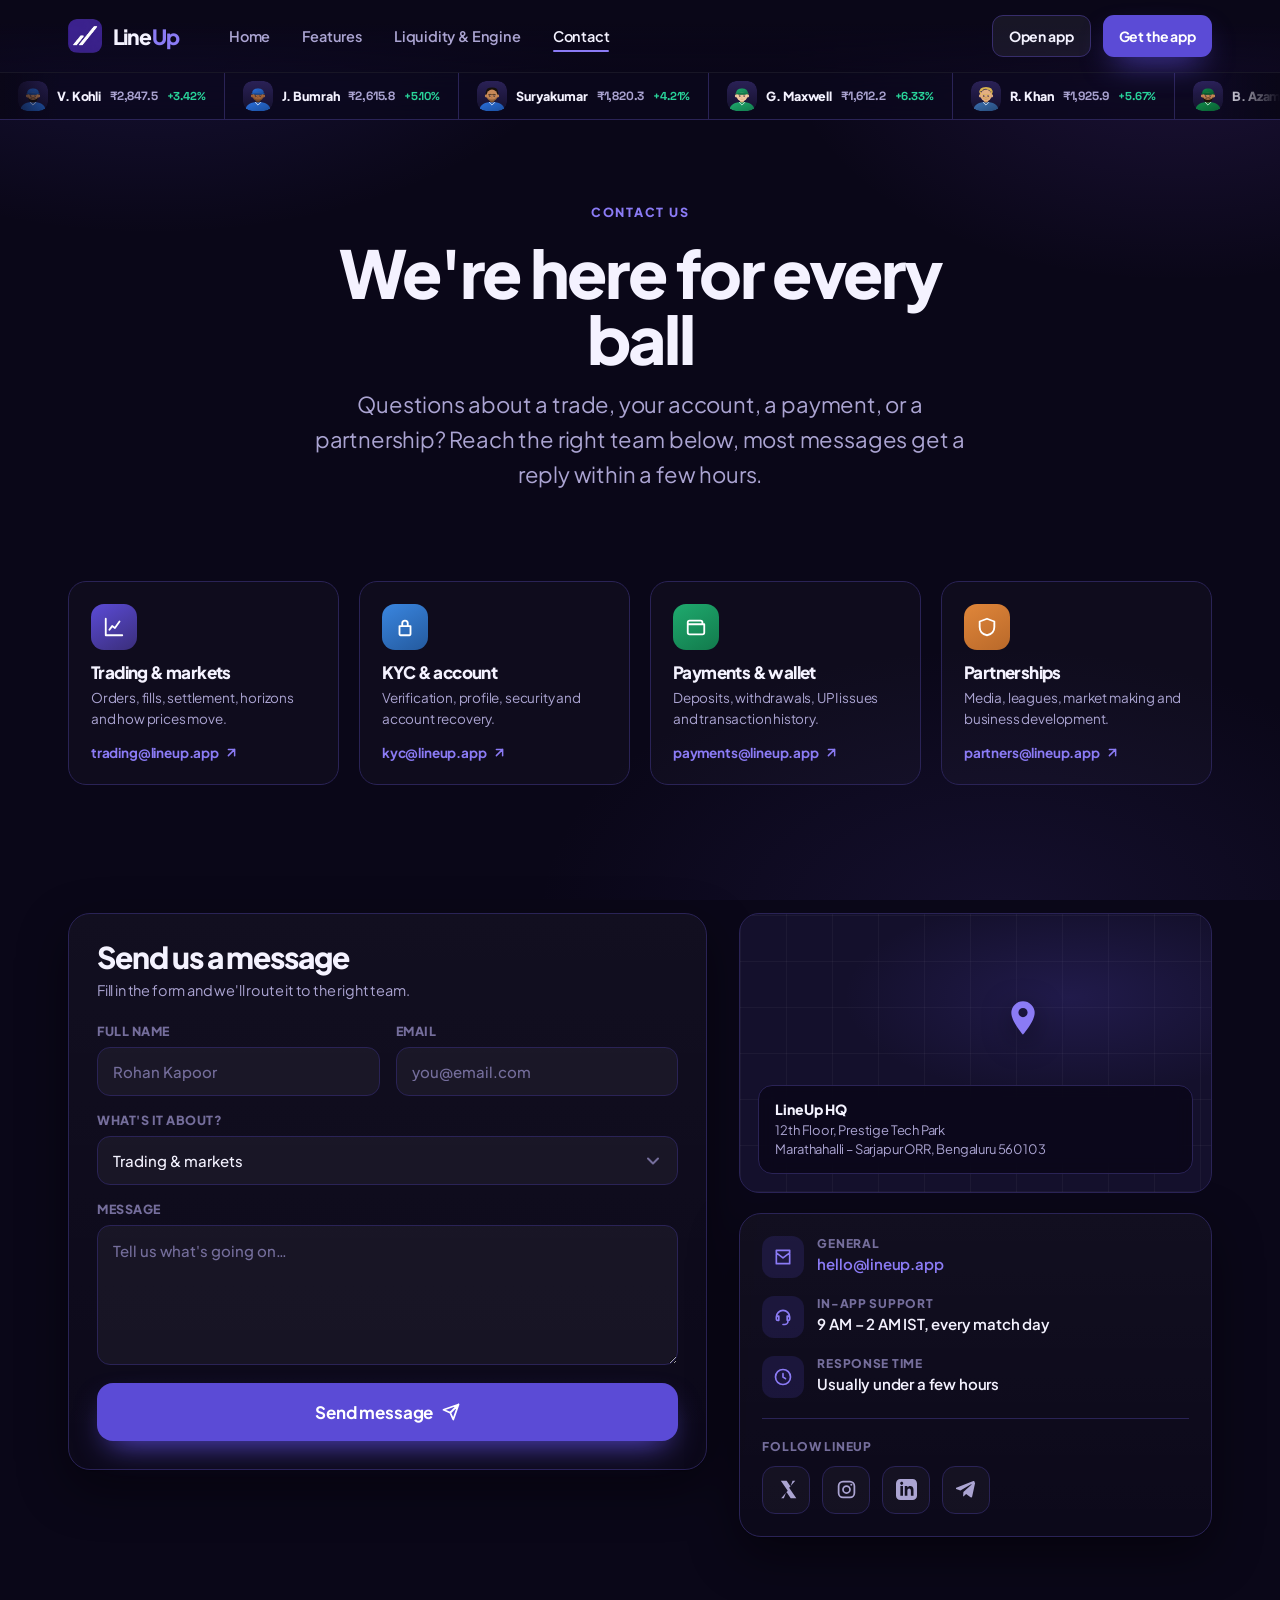
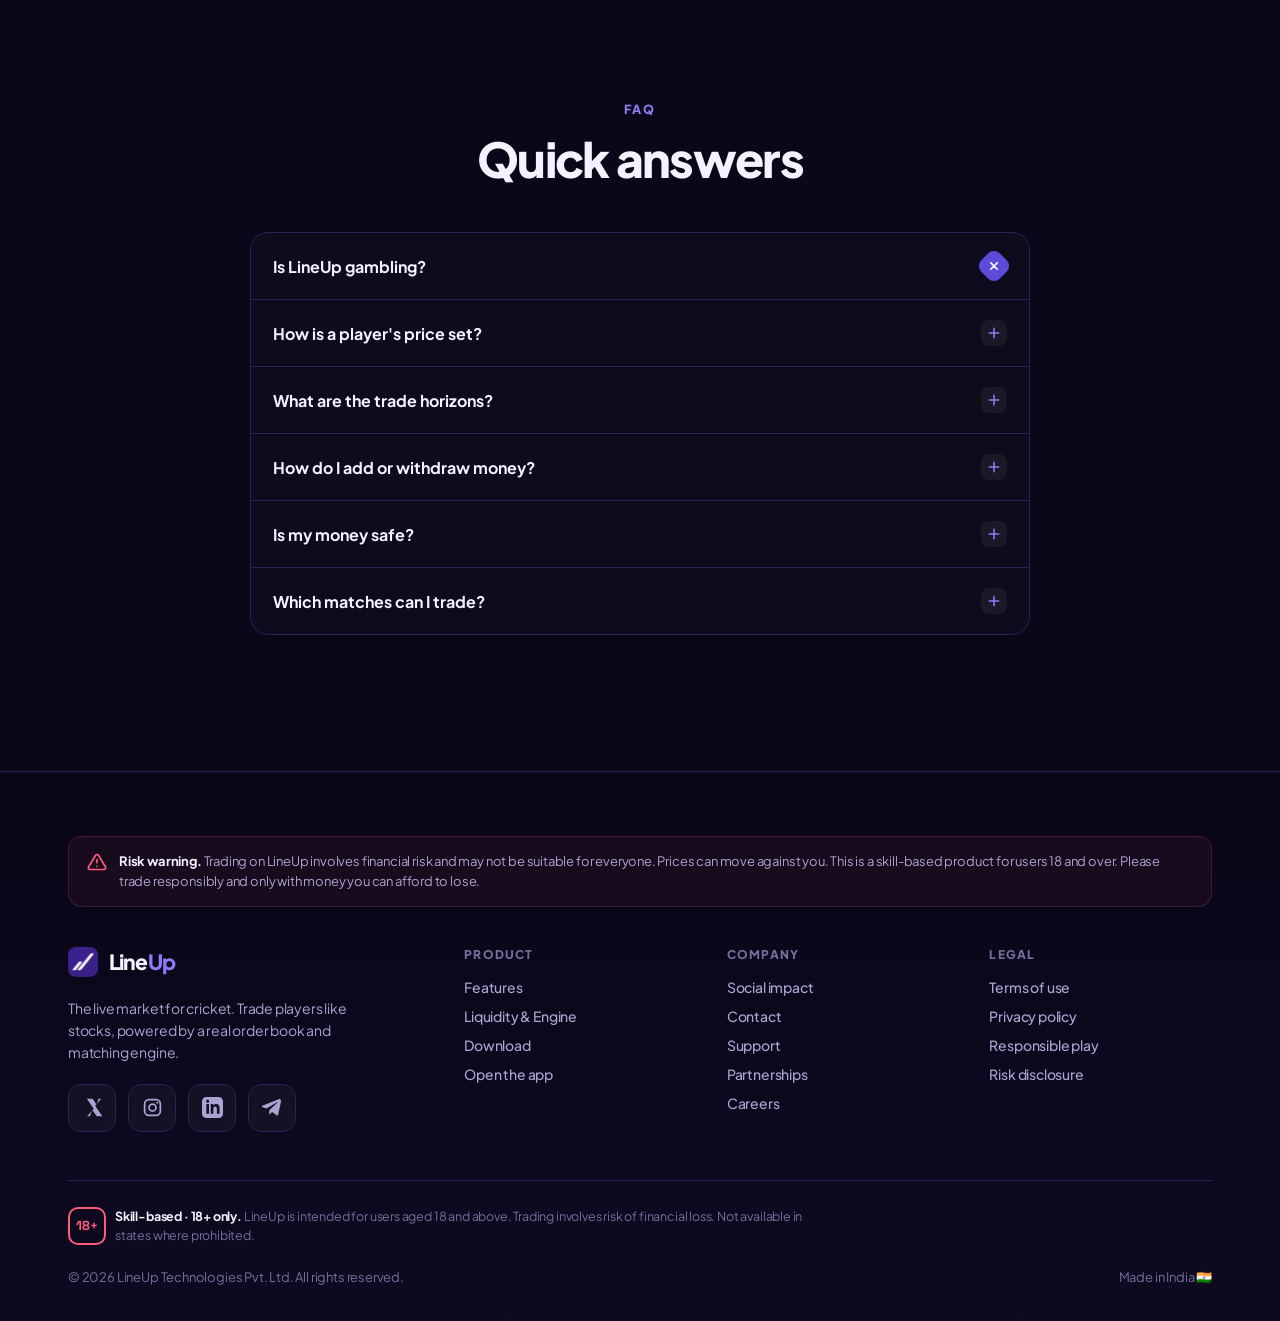
==== Contact.html @ 3aa95a00 "Crop transparent padding from logo and favicon, replace footer SVG logo with logo.png in all files" ====
<!DOCTYPE html>
<html lang="en">
<head>
<meta charset="UTF-8" />
<meta name="viewport" content="width=device-width, initial-scale=1.0" />
<title>Contact · LineUp</title>
<link rel="preconnect" href="https://fonts.googleapis.com" />
<link rel="preconnect" href="https://fonts.gstatic.com" crossorigin />
<link href="https://fonts.googleapis.com/css2?family=Plus+Jakarta+Sans:wght@400;500;600;700;800&family=Space+Grotesk:wght@400;500;600;700&display=swap" rel="stylesheet" />
<link rel="stylesheet" href="site.css" />
<script src="cricketers.js"></script>
<style>
  .contact-grid{ display:grid; grid-template-columns: 1.15fr .85fr; gap:32px; align-items:start; }
  @media (max-width:880px){ .contact-grid{ grid-template-columns:1fr; } }
  .form-note{ display:none; margin-top:14px; padding:13px 16px; border-radius:12px; background:var(--up-bg); border:1px solid rgba(41,212,154,.3); color:var(--up); font-size:13.5px; font-weight:700; }
  .form-note.show{ display:block; }
  .contact-side{ display:flex; flex-direction:column; gap:20px; }
  .info-row{ display:flex; gap:13px; align-items:flex-start; }
  .info-row .ir-ic{ width:42px;height:42px;flex-shrink:0;border-radius:12px;display:grid;place-items:center;background:rgba(91,75,214,.16);color:var(--accent-2); }
  .info-row .ir-ic svg{ width:20px;height:20px; }
  .info-row .t{ font-size:12px;font-weight:800;letter-spacing:.06em;text-transform:uppercase;color:var(--text-3); }
  .info-row .d{ font-size:15px;font-weight:600;margin-top:3px; }
  .info-row .d a{ color:var(--accent-2); }
</style>
<link rel="icon" type="image/png" href="favicon.png" />
</head>
<body data-page="contact">
<div class="page-bg"></div>

<!-- ============ NAV ============ -->
<header class="nav">
  <div class="container nav-inner">
    <a class="brand" href="index.html" aria-label="LineUp home">
      <img src="logo.png" alt="LineUp" width="34" height="34" style="border-radius: 9px;" />
      <span class="wordmark">Line<b>Up</b></span>
    </a>
    <nav class="nav-links">
      <a href="index.html">Home</a>
      <a href="Features.html">Features</a>
      <a href="Liquidity-Engine.html">Liquidity &amp; Engine</a>
      <a href="Contact.html" class="active">Contact</a>
    </nav>
    <div class="nav-right">
      <a class="btn btn-ghost btn-sm" href="LineUp.html">Open app</a>
      <a class="btn btn-primary btn-sm" href="index.html#download">Get the app</a>
      <button class="nav-toggle" aria-label="Menu"><svg viewBox="0 0 24 24" fill="none" stroke="currentColor" stroke-width="2.2" stroke-linecap="round"><path d="M4 7h16M4 12h16M4 17h16"/></svg></button>
    </div>
  </div>
  <div class="mobile-menu">
    <div class="container">
      <a href="index.html">Home</a>
      <a href="Features.html">Features</a>
      <a href="Liquidity-Engine.html">Liquidity &amp; Engine</a>
      <a href="Contact.html">Contact</a>
      <a class="btn btn-primary" href="index.html#download">Get the app</a>
    </div>
  </div>
</header>

<!-- ============ TRADING PLAYERS RAIL ============ -->
<section class="players-rail"><div id="players-rail"></div></section>


<!-- ============ HERO ============ -->
<section class="section" style="padding-top:80px;padding-bottom:30px">
  <div class="container">
    <div class="section-head center reveal" style="max-width:680px">
      <span class="eyebrow" style="justify-content:center">Contact us</span>
      <h1 class="h-display" style="font-size:clamp(38px,5.4vw,66px);margin-top:18px">We're here for every ball</h1>
      <p class="lede big">Questions about a trade, your account, a payment, or a partnership? Reach the right team below, most messages get a reply within a few hours.</p>
    </div>
  </div>
</section>

<!-- ============ SUPPORT CATEGORIES ============ -->
<section class="section tight" style="padding-top:10px">
  <div class="container">
    <div class="grid grid-4">
      <div class="cat-card reveal"><div class="c-ic" style="background:linear-gradient(150deg,#5B4BD6,#3a2e7a)"><svg viewBox="0 0 24 24" fill="none" stroke="currentColor" stroke-width="2" stroke-linecap="round" stroke-linejoin="round"><path d="M3 3v18h18M7 15l3-4 3 2 5-7"/></svg></div><h4>Trading &amp; markets</h4><p>Orders, fills, settlement, horizons and how prices move.</p><a class="lk" href="mailto:trading@lineup.app">trading@lineup.app <svg viewBox="0 0 24 24" fill="none" stroke="currentColor" stroke-width="2.4" stroke-linecap="round" stroke-linejoin="round"><path d="M7 17 17 7M7 7h10v10"/></svg></a></div>
      <div class="cat-card reveal d1"><div class="c-ic" style="background:linear-gradient(150deg,#3A86E0,#245a9e)"><svg viewBox="0 0 24 24" fill="none" stroke="currentColor" stroke-width="2" stroke-linecap="round" stroke-linejoin="round"><path d="M6 11h12v9a1 1 0 0 1-1 1H7a1 1 0 0 1-1-1zM9 11V8a3 3 0 0 1 6 0v3"/></svg></div><h4>KYC &amp; account</h4><p>Verification, profile, security and account recovery.</p><a class="lk" href="mailto:kyc@lineup.app">kyc@lineup.app <svg viewBox="0 0 24 24" fill="none" stroke="currentColor" stroke-width="2.4" stroke-linecap="round" stroke-linejoin="round"><path d="M7 17 17 7M7 7h10v10"/></svg></a></div>
      <div class="cat-card reveal d2"><div class="c-ic" style="background:linear-gradient(150deg,#1FAA6E,#127a4c)"><svg viewBox="0 0 24 24" fill="none" stroke="currentColor" stroke-width="2" stroke-linecap="round" stroke-linejoin="round"><path d="M3 7a2 2 0 0 1 2-2h12a2 2 0 0 1 2 2v2H3V7zM3 9h18v9a2 2 0 0 1-2 2H5a2 2 0 0 1-2-2z"/></svg></div><h4>Payments &amp; wallet</h4><p>Deposits, withdrawals, UPI issues and transaction history.</p><a class="lk" href="mailto:payments@lineup.app">payments@lineup.app <svg viewBox="0 0 24 24" fill="none" stroke="currentColor" stroke-width="2.4" stroke-linecap="round" stroke-linejoin="round"><path d="M7 17 17 7M7 7h10v10"/></svg></a></div>
      <div class="cat-card reveal d3"><div class="c-ic" style="background:linear-gradient(150deg,#E0863A,#b9692a)"><svg viewBox="0 0 24 24" fill="none" stroke="currentColor" stroke-width="2" stroke-linecap="round" stroke-linejoin="round"><path d="M12 3l8 3v6c0 5-3.5 8-8 9-4.5-1-8-4-8-9V6z"/></svg></div><h4>Partnerships</h4><p>Media, leagues, market making and business development.</p><a class="lk" href="mailto:partners@lineup.app">partners@lineup.app <svg viewBox="0 0 24 24" fill="none" stroke="currentColor" stroke-width="2.4" stroke-linecap="round" stroke-linejoin="round"><path d="M7 17 17 7M7 7h10v10"/></svg></a></div>
    </div>
  </div>
</section>

<!-- ============ FORM + SIDE ============ -->
<section class="section tight">
  <div class="container">
    <div class="contact-grid">
      <div class="card pad reveal">
        <h3 class="h-sub">Send us a message</h3>
        <p class="muted" style="margin-top:8px;font-size:14.5px">Fill in the form and we'll route it to the right team.</p>
        <form data-demo style="margin-top:24px">
          <div class="form-grid">
            <div class="field-l"><label for="nm">Full name</label><input class="input" id="nm" type="text" placeholder="Rohan Kapoor" required /></div>
            <div class="field-l"><label for="em">Email</label><input class="input" id="em" type="email" placeholder="you@email.com" required /></div>
            <div class="field-l full"><label for="cat">What's it about?</label>
              <select class="select" id="cat">
                <option>Trading &amp; markets</option>
                <option>KYC &amp; account</option>
                <option>Payments &amp; wallet</option>
                <option>Partnerships</option>
                <option>Something else</option>
              </select>
            </div>
            <div class="field-l full"><label for="msg">Message</label><textarea class="textarea" id="msg" placeholder="Tell us what's going on…" required></textarea></div>
          </div>
          <button class="btn btn-primary btn-lg" type="submit" style="margin-top:18px;width:100%">Send message
            <svg viewBox="0 0 24 24" fill="none" stroke="currentColor" stroke-width="2.4" stroke-linecap="round" stroke-linejoin="round"><path d="M22 2 11 13M22 2l-7 20-4-9-9-4z"/></svg>
          </button>
          <div class="form-note">Thanks, your message is on its way. We'll be in touch shortly.</div>
        </form>
      </div>

      <div class="contact-side">
        <div class="map reveal d1">
          <div class="pin"><svg viewBox="0 0 24 24" fill="currentColor"><path d="M12 2a7 7 0 0 0-7 7c0 5 7 13 7 13s7-8 7-13a7 7 0 0 0-7-7zm0 9.5A2.5 2.5 0 1 1 12 6a2.5 2.5 0 0 1 0 5.5z"/></svg></div>
          <div class="addr">
            <div class="t">LineUp HQ</div>
            <div class="d">12th Floor, Prestige Tech Park<br>Marathahalli – Sarjapur ORR, Bengaluru 560103</div>
          </div>
        </div>
        <div class="card pad reveal d2" style="padding:22px">
          <div class="contact-side" style="gap:18px">
            <div class="info-row"><div class="ir-ic"><svg viewBox="0 0 24 24" fill="none" stroke="currentColor" stroke-width="2" stroke-linecap="round" stroke-linejoin="round"><path d="M4 4h16v16H4zM4 7l8 6 8-6"/></svg></div><div><div class="t">General</div><div class="d"><a href="mailto:hello@lineup.app">hello@lineup.app</a></div></div></div>
            <div class="info-row"><div class="ir-ic"><svg viewBox="0 0 24 24" fill="none" stroke="currentColor" stroke-width="2" stroke-linecap="round" stroke-linejoin="round"><path d="M4 14v-2a8 8 0 0 1 16 0v2M4 14a2 2 0 0 0 2 2h1v-5H6a2 2 0 0 0-2 2zM20 14a2 2 0 0 1-2 2h-1v-5h1a2 2 0 0 1 2 2zM18 16v1a4 4 0 0 1-4 4h-2"/></svg></div><div><div class="t">In-app support</div><div class="d">9 AM – 2 AM IST, every match day</div></div></div>
            <div class="info-row"><div class="ir-ic"><svg viewBox="0 0 24 24" fill="none" stroke="currentColor" stroke-width="2" stroke-linecap="round" stroke-linejoin="round"><path d="M12 8v4l3 2"/><circle cx="12" cy="12" r="9"/></svg></div><div><div class="t">Response time</div><div class="d">Usually under a few hours</div></div></div>
          </div>
          <div style="height:1px;background:var(--line);margin:20px 0"></div>
          <div class="t" style="font-size:12px;font-weight:800;letter-spacing:.06em;text-transform:uppercase;color:var(--text-3);margin-bottom:12px">Follow LineUp</div>
          <div class="social-row">
            <a class="social-btn" href="https://x.com/Lineup_Trade" target="_blank" rel="noopener noreferrer" aria-label="X"><svg viewBox="0 0 24 24" fill="currentColor"><path d="M18.9 2H22l-7 8 8.2 12h-6.4l-5-7.3L9 22H5.9l7.5-8.6L5.5 2h6.6l4.5 6.7L18.9 2z"/></svg></a>
            <a class="social-btn" href="https://www.instagram.com/lineup.trade/" target="_blank" rel="noopener noreferrer" aria-label="Instagram"><svg viewBox="0 0 24 24" fill="none" stroke="currentColor" stroke-width="2"><rect x="3" y="3" width="18" height="18" rx="5"/><circle cx="12" cy="12" r="4"/><circle cx="17.5" cy="6.5" r="1.2" fill="currentColor" stroke="none"/></svg></a>
            <a class="social-btn" href="https://www.linkedin.com/company/112100965" target="_blank" rel="noopener noreferrer" aria-label="LinkedIn"><svg viewBox="0 0 24 24" fill="currentColor"><path d="M19 0h-14c-2.76 0-5 2.24-5 5v14c0 2.76 2.24 5 5 5h14c2.76 0 5-2.24 5-5v-14c0-2.76-2.24-5-5-5zm-11 19h-3v-11h3v11zm-1.5-12.27c-.97 0-1.75-.78-1.75-1.75s.78-1.75 1.75-1.75 1.75.78 1.75 1.75-.78 1.75-1.75 1.75zm13.5 12.27h-3v-5.6c0-3.37-4-3.11-4 0v5.6h-3v-11h3v1.77c1.4-2.58 7-2.78 7 2.48v6.75z"/></svg></a>
            <a class="social-btn" href="https://t.me/Lineuptrade" target="_blank" rel="noopener noreferrer" aria-label="Telegram"><svg viewBox="0 0 24 24" fill="currentColor"><path d="M21.9 4.3 18.5 20c-.25 1.1-.9 1.4-1.85.86l-5.1-3.76-2.46 2.37c-.27.27-.5.5-1 .5l.36-5.16 9.4-8.5c.4-.36-.1-.56-.63-.2L5.06 13.1l-5-1.56c-1.1-.34-1.1-1.1.23-1.62l19.5-7.5c.9-.34 1.7.2 1.4 1.5z"/></svg></a>
          </div>
        </div>
      </div>
    </div>
  </div>
</section>

<!-- ============ FAQ ============ -->
<section class="section">
  <div class="container">
    <div class="section-head center reveal">
      <span class="eyebrow" style="justify-content:center">FAQ</span>
      <h2 class="h-sec">Quick answers</h2>
    </div>
    <div style="max-width:780px;margin:0 auto" class="reveal d1">
      <div class="faq">
        <div class="faq-item open">
          <button class="faq-q">Is LineUp gambling?<span class="ico"><svg viewBox="0 0 24 24" fill="none" stroke="currentColor" stroke-width="2.4" stroke-linecap="round"><path d="M12 5v14M5 12h14"/></svg></span></button>
          <div class="faq-a"><div class="inner">No. LineUp is a skill-based trading platform. Your results depend on reading the game and the market, managing entries, exits, position size and risk. It is intended for users 18 and over, and trading carries the risk of financial loss.</div></div>
        </div>
        <div class="faq-item">
          <button class="faq-q">How is a player's price set?<span class="ico"><svg viewBox="0 0 24 24" fill="none" stroke="currentColor" stroke-width="2.4" stroke-linecap="round"><path d="M12 5v14M5 12h14"/></svg></span></button>
          <div class="faq-a"><div class="inner">Each player trades on a live order book. A fair-value model nudges the reference price on every on-field event, runs, wickets, milestones, and the book re-clears as buyers and sellers react. The price you see is the last traded price between real orders, not a bookmaker's odds.</div></div>
        </div>
        <div class="faq-item">
          <button class="faq-q">What are the trade horizons?<span class="ico"><svg viewBox="0 0 24 24" fill="none" stroke="currentColor" stroke-width="2.4" stroke-linecap="round"><path d="M12 5v14M5 12h14"/></svg></span></button>
          <div class="faq-a"><div class="inner">Every position has a clock. Scalp settles within an over, Day settles at the end of a match, Swing runs across a Test or series, and Position holds through a whole tournament. You pick the horizon when you place the trade.</div></div>
        </div>
        <div class="faq-item">
          <button class="faq-q">How do I add or withdraw money?<span class="ico"><svg viewBox="0 0 24 24" fill="none" stroke="currentColor" stroke-width="2.4" stroke-linecap="round"><path d="M12 5v14M5 12h14"/></svg></span></button>
          <div class="faq-a"><div class="inner">Add and withdraw instantly over UPI from your in-app wallet. Balances are held in a segregated escrow account, and every transaction is logged in your history. You can start trading with as little as ₹10.</div></div>
        </div>
        <div class="faq-item">
          <button class="faq-q">Is my money safe?<span class="ico"><svg viewBox="0 0 24 24" fill="none" stroke="currentColor" stroke-width="2.4" stroke-linecap="round"><path d="M12 5v14M5 12h14"/></svg></span></button>
          <div class="faq-a"><div class="inner">Trader funds are kept separate from company funds in escrow, KYC keeps the market clean, and per-player circuit limits guard against runaway prices. Every order and fill is timestamped and auditable.</div></div>
        </div>
        <div class="faq-item">
          <button class="faq-q">Which matches can I trade?<span class="ico"><svg viewBox="0 0 24 24" fill="none" stroke="currentColor" stroke-width="2.4" stroke-linecap="round"><path d="M12 5v14M5 12h14"/></svg></span></button>
          <div class="faq-a"><div class="inner">LineUp lists 180+ players across international and major league cricket. Markets open ahead of each fixture and trade live ball-by-ball during the game, with deeper liquidity while a match is in play.</div></div>
        </div>
      </div>
    </div>
  </div>
</section>

<!-- ============ FOOTER ============ -->
<footer class="footer">
  <div class="container">
    <div class="risk-strip reveal" style="margin-bottom:40px">
      <svg viewBox="0 0 24 24" fill="none" stroke="currentColor" stroke-width="2" stroke-linecap="round" stroke-linejoin="round"><path d="M12 9v4M12 17h.01M10.3 3.9 1.8 18a2 2 0 0 0 1.7 3h17a2 2 0 0 0 1.7-3L13.7 3.9a2 2 0 0 0-3.4 0z"/></svg>
      <p><b>Risk warning.</b> Trading on LineUp involves financial risk and may not be suitable for everyone. Prices can move against you. This is a skill-based product for users 18 and over. Please trade responsibly and only with money you can afford to lose.</p>
    </div>
    <div class="footer-grid">
      <div class="f-about">
        <a class="brand" href="index.html">
          <img src="logo.png" alt="LineUp" width="30" height="30" style="border-radius: 8px;" />
          <span class="wordmark">Line<b>Up</b></span>
        </a>
        <p>The live market for cricket. Trade players like stocks, powered by a real order book and matching engine.</p>
        <div class="social-row" style="margin-top:20px">
          <a class="social-btn" href="https://x.com/Lineup_Trade" target="_blank" rel="noopener noreferrer" aria-label="X"><svg viewBox="0 0 24 24" fill="currentColor"><path d="M18.9 2H22l-7 8 8.2 12h-6.4l-5-7.3L9 22H5.9l7.5-8.6L5.5 2h6.6l4.5 6.7L18.9 2z"/></svg></a>
          <a class="social-btn" href="https://www.instagram.com/lineup.trade/" target="_blank" rel="noopener noreferrer" aria-label="Instagram"><svg viewBox="0 0 24 24" fill="none" stroke="currentColor" stroke-width="2"><rect x="3" y="3" width="18" height="18" rx="5"/><circle cx="12" cy="12" r="4"/><circle cx="17.5" cy="6.5" r="1.2" fill="currentColor" stroke="none"/></svg></a>
          <a class="social-btn" href="https://www.linkedin.com/company/112100965" target="_blank" rel="noopener noreferrer" aria-label="LinkedIn"><svg viewBox="0 0 24 24" fill="currentColor"><path d="M19 0h-14c-2.76 0-5 2.24-5 5v14c0 2.76 2.24 5 5 5h14c2.76 0 5-2.24 5-5v-14c0-2.76-2.24-5-5-5zm-11 19h-3v-11h3v11zm-1.5-12.27c-.97 0-1.75-.78-1.75-1.75s.78-1.75 1.75-1.75 1.75.78 1.75 1.75-.78 1.75-1.75 1.75zm13.5 12.27h-3v-5.6c0-3.37-4-3.11-4 0v5.6h-3v-11h3v1.77c1.4-2.58 7-2.78 7 2.48v6.75z"/></svg></a>
          <a class="social-btn" href="https://t.me/Lineuptrade" target="_blank" rel="noopener noreferrer" aria-label="Telegram"><svg viewBox="0 0 24 24" fill="currentColor"><path d="M21.9 4.3 18.5 20c-.25 1.1-.9 1.4-1.85.86l-5.1-3.76-2.46 2.37c-.27.27-.5.5-1 .5l.36-5.16 9.4-8.5c.4-.36-.1-.56-.63-.2L5.06 13.1l-5-1.56c-1.1-.34-1.1-1.1.23-1.62l19.5-7.5c.9-.34 1.7.2 1.4 1.5z"/></svg></a>
        </div>
      </div>
      <div><h5>Product</h5><div class="f-links"><a href="Features.html">Features</a><a href="Liquidity-Engine.html">Liquidity &amp; Engine</a><a href="index.html#download">Download</a><a href="LineUp.html">Open the app</a></div></div>
      <div><h5>Company</h5><div class="f-links"><a href="index.html#give-back">Social impact</a><a href="Contact.html">Contact</a><a href="Contact.html">Support</a><a href="Contact.html">Partnerships</a><a href="#">Careers</a></div></div>
      <div><h5>Legal</h5><div class="f-links"><a href="#">Terms of use</a><a href="#">Privacy policy</a><a href="#">Responsible play</a><a href="#">Risk disclosure</a></div></div>
    </div>
    <div class="footer-disc">
      <div class="age"><span class="age-badge">18+</span><p><b style="color:var(--text)">Skill-based · 18+ only.</b> LineUp is intended for users aged 18 and above. Trading involves risk of financial loss. Not available in states where prohibited.</p></div>
    </div>
    <div class="footer-copy">
      <span>© 2026 LineUp Technologies Pvt. Ltd. All rights reserved.</span>
      <span>Made in India 🇮🇳</span>
    </div>
  </div>
</footer>

<script src="image-slot.js"></script>
<script src="site.js"></script>
</body>
</html>
---- site.css ----
/* ===========================================================================
   LineUp — Marketing site
   Dark / premium. Built on the LineUp app's deep-purple brand.
   Plain CSS, shared across Home / Features / Liquidity & Engine / Contact.
   =========================================================================== */

/* ---------- Tokens ---------- */
:root{
  --font-ui: 'Plus Jakarta Sans', system-ui, -apple-system, sans-serif;
  --font-num: 'Space Grotesk', 'Plus Jakarta Sans', monospace;

  --bg: #0A0718;
  --bg-2: #0C0820;
  --panel: #14102C;
  --panel-2: #1A1440;
  --panel-3: #221A52;
  --line: #2A2356;
  --line-2: #372D6B;

  --text: #F4F2FF;
  --text-2: #ABA4D2;
  --text-3: #756E9C;

  --up: #29D49A;
  --up-bg: rgba(41,212,154,.12);
  --down: #FF5B7C;
  --down-bg: rgba(255,91,124,.12);
  --warn: #F0A94B;

  /* accent (tweakable) */
  --accent: #5B4BD6;
  --accent-2: #8B7BF5;
  --accent-ink: #ffffff;

  --maxw: 1200px;
  --radius: 22px;
  --shadow: 0 1px 2px rgba(0,0,0,.3), 0 18px 50px rgba(0,0,0,.45);
  --shadow-glow: 0 30px 80px -30px rgba(91,75,214,.55);
}

[data-accent="indigo"]{ --accent:#5B4BD6; --accent-2:#8B7BF5; }
[data-accent="violet"]{ --accent:#7C4DE0; --accent-2:#A77BF5; }
[data-accent="electric"]{ --accent:#4F46E5; --accent-2:#7C82FF; }
[data-accent="magenta"]{ --accent:#C13BB0; --accent-2:#E978D8; }

/* ---------- Reset ---------- */
*{ box-sizing: border-box; }
html{ scroll-behavior: smooth; }
body{
  margin: 0;
  font-family: var(--font-ui);
  color: var(--text);
  background: var(--bg);
  letter-spacing: -0.011em;
  -webkit-font-smoothing: antialiased;
  text-rendering: optimizeLegibility;
  overflow-x: hidden;
}
a{ color: inherit; text-decoration: none; }
img{ display: block; max-width: 100%; }
button{ font-family: inherit; cursor: pointer; }
.num{ font-family: var(--font-num); font-feature-settings:"tnum" 1; letter-spacing: -0.02em; }
::selection{ background: var(--accent); color: #fff; }

/* page background — layered radial glows (no grid) */
.page-bg{
  position: fixed; inset: 0; z-index: -1; pointer-events: none;
  background:
    radial-gradient(60% 50% at 12% -4%, rgba(91,75,214,.20), transparent 60%),
    radial-gradient(50% 44% at 92% 4%, rgba(124,77,224,.16), transparent 62%),
    radial-gradient(60% 50% at 78% 102%, rgba(58,46,122,.22), transparent 60%),
    var(--bg);
}

/* ---------- Layout primitives ---------- */
.container{ width: 100%; max-width: var(--maxw); margin: 0 auto; padding: 0 28px; }
.section{ padding: 96px 0; position: relative; }
.section.tight{ padding: 64px 0; }
.eyebrow{
  display: inline-flex; align-items: center; gap: 8px;
  font-size: 12.5px; font-weight: 800; letter-spacing: .14em; text-transform: uppercase;
  color: var(--accent-2);
}
.eyebrow::before{ content:''; width: 18px; height: 2px; border-radius: 2px; background: var(--accent-2); }
.section-head{ max-width: 640px; margin-bottom: 48px; }
.section-head.center{ margin-left: auto; margin-right: auto; text-align: center; }
.section-head.center .eyebrow::before{ display: none; }
h1,h2,h3,h4{ margin: 0; letter-spacing: -0.035em; line-height: 1.05; font-weight: 800; }
.h-display{ font-size: clamp(40px, 6.2vw, 78px); line-height: 1.0; }
h2.h-sec{ font-size: clamp(30px, 4vw, 48px); margin-top: 16px; }
h3.h-sub{ font-size: clamp(22px, 2.4vw, 30px); }
.lede{ font-size: clamp(16px, 1.5vw, 19px); line-height: 1.6; color: var(--text-2); margin-top: 16px; }
.lede.big{ font-size: clamp(18px, 1.8vw, 22px); }
.text-grad{ background: linear-gradient(100deg, var(--accent-2), #d9d2ff 55%, var(--accent-2)); -webkit-background-clip: text; background-clip: text; color: transparent; }
.muted{ color: var(--text-2); }

/* ---------- Buttons ---------- */
.btn{
  display: inline-flex; align-items: center; justify-content: center; gap: 9px;
  height: 52px; padding: 0 24px; border-radius: 14px; border: none;
  font-size: 15.5px; font-weight: 700; letter-spacing: -0.01em;
  transition: transform .14s ease, filter .18s ease, background .18s ease, border-color .18s;
  white-space: nowrap;
}
.btn svg{ width: 18px; height: 18px; }
.btn:active{ transform: translateY(1px) scale(.99); }
.btn-primary{ background: var(--accent); color: var(--accent-ink); box-shadow: 0 14px 32px -12px var(--accent); }
.btn-primary:hover{ filter: brightness(1.08); }
.btn-ghost{ background: rgba(255,255,255,.06); color: var(--text); border: 1px solid var(--line-2); }
.btn-ghost:hover{ background: rgba(255,255,255,.1); }
.btn-sm{ height: 42px; padding: 0 16px; font-size: 14px; border-radius: 11px; }
.btn-lg{ height: 58px; padding: 0 30px; font-size: 17px; border-radius: 16px; }

/* ---------- Chips / badges / pills ---------- */
.chip{
  display: inline-flex; align-items: center; gap: 7px;
  height: 30px; padding: 0 13px; border-radius: 999px;
  background: rgba(255,255,255,.05); border: 1px solid var(--line);
  font-size: 12.5px; font-weight: 700; color: var(--text-2);
}
.chip svg{ width: 14px; height: 14px; }
.tag{ display:inline-flex; align-items:center; gap:6px; height:24px; padding:0 9px; border-radius:7px; font-size:11px; font-weight:800; letter-spacing:.02em; }
.pill-up{ color: var(--up); background: var(--up-bg); }
.pill-down{ color: var(--down); background: var(--down-bg); }
.live-dot{ width:8px; height:8px; border-radius:50%; background:var(--down); box-shadow:0 0 0 0 var(--down); animation:pulse 1.7s infinite; flex-shrink:0; }
@keyframes pulse{ 0%{box-shadow:0 0 0 0 rgba(255,91,124,.5);} 70%{box-shadow:0 0 0 8px rgba(255,91,124,0);} 100%{box-shadow:0 0 0 0 rgba(255,91,124,0);} }

/* ---------- Card ---------- */
.card{
  background: linear-gradient(180deg, rgba(255,255,255,.035), rgba(255,255,255,.012));
  border: 1px solid var(--line);
  border-radius: var(--radius);
  box-shadow: var(--shadow);
}
.card.pad{ padding: 28px; }
.glow-edge{ position: relative; }
.glow-edge::before{
  content:''; position:absolute; inset:-1px; border-radius: inherit; padding:1px;
  background: linear-gradient(140deg, var(--accent-2), transparent 40%);
  -webkit-mask: linear-gradient(#000 0 0) content-box, linear-gradient(#000 0 0);
  -webkit-mask-composite: xor; mask-composite: exclude; opacity:.6; pointer-events:none;
}

/* ===========================================================================
   Navbar
   =========================================================================== */
.nav{
  position: sticky; top: 0; z-index: 100;
  backdrop-filter: blur(18px) saturate(140%); -webkit-backdrop-filter: blur(18px) saturate(140%);
  background: linear-gradient(var(--bg) 30%, rgba(10,7,24,.72));
  border-bottom: 1px solid rgba(255,255,255,.06);
}
.nav-inner{ height: 72px; display: flex; align-items: center; gap: 28px; }
.brand{ display: inline-flex; align-items: center; gap: 11px; flex-shrink: 0; }
.brand .wordmark{ font-weight: 800; font-size: 21px; letter-spacing: -0.04em; }
.brand .wordmark b{ color: var(--accent-2); font-weight: 800; }
.nav-links{ display: flex; align-items: center; gap: 4px; margin-left: 8px; }
.nav-links a{
  position: relative; padding: 9px 14px; border-radius: 10px;
  font-size: 14.5px; font-weight: 600; color: var(--text-2);
  transition: color .15s, background .15s;
}
.nav-links a:hover{ color: var(--text); background: rgba(255,255,255,.05); }
.nav-links a.active{ color: var(--text); }
.nav-links a.active::after{
  content:''; position:absolute; left:14px; right:14px; bottom:2px; height:2px; border-radius:2px;
  background: var(--accent-2);
}
.nav-right{ margin-left: auto; display: flex; align-items: center; gap: 12px; }
.nav-toggle{ display: none; width: 44px; height: 44px; border-radius: 12px; background: rgba(255,255,255,.06); border:1px solid var(--line); color: var(--text); align-items:center; justify-content:center; }
.nav-toggle svg{ width: 22px; height: 22px; }

@media (max-width: 880px){
  .nav-links, .nav-right .btn{ display: none; }
  .nav-toggle{ display: inline-flex; }
  .nav-right{ gap: 8px; }
  .mobile-menu.open{ display: block; }
}
.mobile-menu{
  display: none; border-bottom: 1px solid var(--line); background: var(--bg-2);
}
.mobile-menu .container{ padding-top: 10px; padding-bottom: 18px; }
.mobile-menu a{ display: block; padding: 14px 6px; font-size: 17px; font-weight: 600; border-bottom: 1px solid var(--line); color: var(--text); }
.mobile-menu a:last-of-type{ border-bottom: none; }
.mobile-menu .btn{ margin-top: 14px; width: 100%; }

/* ===========================================================================
   Hero
   =========================================================================== */
.hero{ position: relative; padding: 70px 0 40px; overflow: hidden; }
.hero-grid{ position: relative; z-index: 1; display: grid; grid-template-columns: 1.08fr .92fr; gap: 56px; align-items: center; }

/* ---------- Animated hero background ---------- */
.hero-fx{ position:absolute; inset:-10% -5%; z-index:0; pointer-events:none; overflow:hidden; }
.hero-fx .orb{ position:absolute; border-radius:50%; filter: blur(70px); opacity:.4; mix-blend-mode:screen; will-change: transform; }
.hero-fx .orb.o1{ width:460px; height:460px; left:-70px; top:-90px; background: radial-gradient(circle at 30% 30%, var(--accent), transparent 65%); animation: orbDrift1 22s ease-in-out infinite; }
.hero-fx .orb.o2{ width:420px; height:420px; right:-50px; top:30px; background: radial-gradient(circle at 60% 40%, var(--accent-2), transparent 64%); opacity:.32; animation: orbDrift2 26s ease-in-out infinite; }
@keyframes orbDrift1{ 0%,100%{ transform: translate(0,0) scale(1);} 50%{ transform: translate(60px,40px) scale(1.12);} }
@keyframes orbDrift2{ 0%,100%{ transform: translate(0,0) scale(1);} 50%{ transform: translate(-50px,30px) scale(1.1);} }

@media (prefers-reduced-motion: reduce){
  .hero-fx .orb{ animation: none; }
}
.hero h1{ margin-top: 22px; }
.hero .cta-row{ display: flex; flex-wrap: wrap; gap: 14px; margin-top: 32px; }
.hero .trust-row{ display: flex; flex-wrap: wrap; align-items:center; gap: 22px 28px; margin-top: 34px; color: var(--text-3); font-size: 13.5px; font-weight: 600; }
.hero .trust-row .stat{ display:flex; flex-direction:column; gap:2px; }
.hero .trust-row .stat b{ font-family: var(--font-num); font-size: 22px; color: var(--text); font-weight: 700; letter-spacing:-.02em; }
.hero-visual{ position: relative; display: flex; justify-content: center; }
.hero-glow{ position:absolute; width: 380px; height: 380px; border-radius:50%; background: radial-gradient(circle, var(--accent), transparent 65%); filter: blur(40px); opacity:.45; top: 50%; left:50%; transform: translate(-50%,-50%); z-index:-1; }

@media (max-width: 960px){
  .hero-grid{ grid-template-columns: 1fr; gap: 40px; }
  .hero-visual{ order: -1; }
  .section{ padding: 72px 0; }
}

/* ---------- Trading players rail (sticky marquee, every page) ---------- */
.players-rail{ position:sticky; top:72px; z-index:90; overflow:hidden;
  border-bottom:1px solid var(--line);
  background: rgba(11,8,28,.78); -webkit-backdrop-filter: blur(16px) saturate(140%); backdrop-filter: blur(16px) saturate(140%); }
.players-rail::before, .players-rail::after{ content:''; position:absolute; top:0; bottom:0; width:60px; z-index:2; pointer-events:none; }
.players-rail::before{ left:0; background:linear-gradient(90deg, var(--bg), transparent); }
.players-rail::after{ right:0; background:linear-gradient(270deg, var(--bg), transparent); }
.rail-track{ display:inline-flex; align-items:center; white-space:nowrap; animation: railscroll 50s linear infinite; }
.players-rail:hover .rail-track{ animation-play-state: paused; }
@keyframes railscroll{ from{ transform: translateX(0); } to{ transform: translateX(-50%); } }
.pchip{ display:inline-flex; align-items:center; gap:9px; padding:8px 18px; border-right:1px solid var(--line); flex-shrink:0; }
.pchip .pc-img{ width:30px; height:30px; border-radius:9px; flex-shrink:0; overflow:hidden; display:block; }
.pchip .pc-name{ font-weight:800; font-size:12.5px; letter-spacing:-.01em; }
.pchip .pc-price{ font-family:var(--font-num); font-weight:700; font-size:12px; color:var(--text-2); }
.pchip .pc-chg{ font-family:var(--font-num); font-weight:800; font-size:11.5px; }
.pchip .pc-chg.up{ color:var(--up); } .pchip .pc-chg.down{ color:var(--down); }
@media (prefers-reduced-motion: reduce){ .rail-track{ animation:none; } }

/* ---------- Ticker marquee ---------- */
.ticker{
  border-top: 1px solid var(--line); border-bottom: 1px solid var(--line);
  background: rgba(255,255,255,.02); overflow: hidden; position: relative;
}
.ticker::before, .ticker::after{
  content:''; position:absolute; top:0; bottom:0; width: 90px; z-index: 2; pointer-events:none;
}
.ticker::before{ left:0; background: linear-gradient(90deg, var(--bg), transparent); }
.ticker::after{ right:0; background: linear-gradient(270deg, var(--bg), transparent); }
.ticker-track{ display: inline-flex; align-items: center; gap: 0; white-space: nowrap; animation: ticker 46s linear infinite; }
.ticker:hover .ticker-track{ animation-play-state: paused; }
@keyframes ticker{ from{ transform: translateX(0);} to{ transform: translateX(-50%);} }
.tk{ display:inline-flex; align-items:center; gap:10px; padding: 16px 26px; border-right: 1px solid var(--line); }
.tk .tk-av{ width:26px; height:26px; border-radius:8px; display:grid; place-items:center; font-size:10px; font-weight:800; color:#fff; }
.tk .tk-name{ font-weight: 700; font-size: 14px; }
.tk .tk-price{ font-family: var(--font-num); font-weight: 700; font-size: 14px; color: var(--text-2); }
.tk .tk-chg{ font-family: var(--font-num); font-weight: 700; font-size: 13px; }
.tk .up{ color: var(--up); } .tk .down{ color: var(--down); }

/* ===========================================================================
   Device mockup (reuse of app screens, static)
   =========================================================================== */
.device{
  position: relative; width: 320px; flex-shrink: 0;
  border-radius: 42px; padding: 9px;
  background: linear-gradient(150deg, #2b2545, #100c24 55%);
  box-shadow: 0 0 0 1.5px rgba(255,255,255,.05), 0 50px 90px -28px rgba(0,0,0,.75), var(--shadow-glow);
}
.device.sm{ width: 268px; border-radius: 38px; }
.device-screen{
  position: relative; border-radius: 34px; overflow: hidden;
  background: var(--bg-2); background-image: radial-gradient(120% 80% at 50% -10%, #1C1542 0%, #0C0820 55%);
  height: 660px; display: flex; flex-direction: column;
}
.device.sm .device-screen{ height: 552px; }
.device-notch{ position:absolute; top:12px; left:50%; transform:translateX(-50%); width:96px; height:24px; border-radius:14px; background:#07040f; z-index:5; }
.dev-status{ display:flex; align-items:center; justify-content:space-between; padding:14px 22px 6px; font-size:12px; font-weight:700; color:var(--text); }
.dev-status .dots{ display:flex; gap:5px; align-items:center; }
.dev-scroll{ flex:1; overflow:hidden; padding: 6px 16px 18px; display:flex; flex-direction:column; gap:13px; }

/* app-ish components inside device */
.d-appbar{ display:flex; align-items:center; gap:10px; padding: 6px 2px 2px; }
.d-appbar .who{ flex:1; } 
.d-appbar .who .hi{ font-size:12px; color:var(--text-2); font-weight:600; }
.d-appbar .who .nm{ font-size:17px; font-weight:800; letter-spacing:-.02em; }
.d-av{ width:38px; height:38px; border-radius:12px; display:grid; place-items:center; color:#fff; font-weight:800; font-size:14px; }
.d-icon{ width:36px; height:36px; border-radius:11px; background:rgba(255,255,255,.06); border:1px solid var(--line); display:grid; place-items:center; color:var(--text-2); }
.d-icon svg{ width:18px; height:18px; }

.d-balance{ border-radius:20px; padding:16px 17px; background: linear-gradient(155deg, var(--accent), #2E2566); color:#fff; position:relative; overflow:hidden; }
.d-balance .lbl{ font-size:11.5px; font-weight:700; opacity:.8; letter-spacing:.04em; }
.d-balance .amt{ font-family:var(--font-num); font-size:30px; font-weight:700; letter-spacing:-.02em; margin-top:4px; }
.d-balance .sub{ display:flex; align-items:center; gap:8px; margin-top:8px; font-size:12.5px; font-weight:700; }
.d-balance .spark{ position:absolute; right:0; bottom:0; opacity:.55; }

.d-card{ background: rgba(255,255,255,.04); border:1px solid var(--line); border-radius:17px; padding:13px; }
.d-section-t{ display:flex; align-items:center; justify-content:space-between; padding: 2px 2px; }
.d-section-t .t{ font-size:14.5px; font-weight:800; }
.d-section-t .more{ font-size:12px; font-weight:700; color:var(--accent-2); }

.d-match{ background: linear-gradient(150deg, rgba(255,91,124,.10), rgba(91,75,214,.08)); border:1px solid var(--line); border-radius:17px; padding:13px; }
.d-match .top{ display:flex; align-items:center; gap:7px; font-size:11px; font-weight:800; color:var(--down); letter-spacing:.04em; }
.d-match .teams{ display:flex; align-items:center; justify-content:space-between; margin-top:9px; }
.d-match .team{ display:flex; align-items:center; gap:8px; font-weight:800; font-size:14px; }
.d-flag{ width:24px; height:24px; border-radius:7px; display:grid; place-items:center; font-size:11px; color:#fff; font-weight:800; }
.d-match .score{ font-family:var(--font-num); font-weight:700; font-size:15px; }

.d-row{ display:flex; align-items:center; gap:11px; padding:9px 4px; }
.d-row .nm{ flex:1; }
.d-row .nm .a{ font-weight:800; font-size:13.5px; }
.d-row .nm .b{ font-size:11px; color:var(--text-3); font-weight:700; margin-top:2px; }
.d-row .pr{ text-align:right; }
.d-row .pr .a{ font-family:var(--font-num); font-weight:700; font-size:13.5px; }
.d-row .pr .b{ font-family:var(--font-num); font-weight:700; font-size:11.5px; }

/* ===========================================================================
   Feature / content blocks
   =========================================================================== */
.grid{ display: grid; gap: 20px; }
.grid-2{ grid-template-columns: repeat(2, 1fr); }
.grid-3{ grid-template-columns: repeat(3, 1fr); }
.grid-4{ grid-template-columns: repeat(4, 1fr); }
@media (max-width: 960px){ .grid-3, .grid-4{ grid-template-columns: repeat(2,1fr);} }
@media (max-width: 640px){ .grid-2, .grid-3, .grid-4{ grid-template-columns: 1fr;} }

.feature-card{ padding: 26px; border-radius: 20px; background: linear-gradient(180deg, rgba(255,255,255,.04), rgba(255,255,255,.01)); border: 1px solid var(--line); transition: transform .2s ease, border-color .2s ease, background .2s; }
.feature-card:hover{ transform: translateY(-4px); border-color: var(--line-2); background: linear-gradient(180deg, rgba(255,255,255,.06), rgba(255,255,255,.02)); }
.f-ico{ width: 50px; height: 50px; border-radius: 14px; display: grid; place-items: center; margin-bottom: 18px; color: #fff; }
.f-ico svg{ width: 24px; height: 24px; }
.feature-card h4{ font-size: 19px; letter-spacing: -0.02em; }
.feature-card p{ margin: 9px 0 0; color: var(--text-2); font-size: 14.5px; line-height: 1.55; }

/* horizon cards */
.hz-card{ position: relative; padding: 24px; border-radius: 20px; background: linear-gradient(180deg, rgba(255,255,255,.04), rgba(255,255,255,.01)); border: 1px solid var(--line); overflow:hidden; transition: transform .2s, border-color .2s; }
.hz-card:hover{ transform: translateY(-4px); }
.hz-card .bar{ position:absolute; left:0; top:0; bottom:0; width:4px; }
.hz-card .ic{ width:46px; height:46px; border-radius:13px; display:grid; place-items:center; color:#fff; margin-bottom:16px; }
.hz-card .ic svg{ width:22px; height:22px; }
.hz-card h4{ font-size:18px; display:flex; align-items:center; gap:9px; }
.hz-card .when{ font-family:var(--font-num); font-size:12px; font-weight:700; padding:3px 9px; border-radius:7px; }
.hz-card p{ margin:10px 0 0; color:var(--text-2); font-size:14px; line-height:1.55; }

/* alternating feature row */
.feat-row{ display:grid; grid-template-columns: 1fr 1fr; gap:56px; align-items:center; }
.feat-row + .feat-row{ margin-top: 96px; }
.feat-row.rev .feat-media{ order: 2; }
@media (max-width: 880px){ .feat-row{ grid-template-columns:1fr; gap:36px; } .feat-row.rev .feat-media{ order: 0; } }
.feat-media{ display:flex; justify-content:center; }
.feat-list{ list-style:none; padding:0; margin:22px 0 0; display:flex; flex-direction:column; gap:13px; }
.feat-list li{ display:flex; gap:12px; align-items:flex-start; font-size:15px; color:var(--text-2); line-height:1.5; }
.feat-list li svg{ width:20px; height:20px; flex-shrink:0; margin-top:1px; color: var(--up); }

/* visual panel (used for charts/diagrams inside feature media) */
.panel{ width:100%; max-width:480px; border-radius:24px; border:1px solid var(--line); background: linear-gradient(180deg, rgba(255,255,255,.045), rgba(255,255,255,.012)); box-shadow: var(--shadow); padding:22px; }
.panel-head{ display:flex; align-items:center; justify-content:space-between; margin-bottom:16px; }
.panel-title{ font-size:14px; font-weight:800; }

/* ===========================================================================
   Stats band
   =========================================================================== */
.stats-band{ display:grid; grid-template-columns: repeat(4,1fr); gap: 1px; background: var(--line); border:1px solid var(--line); border-radius: 22px; overflow:hidden; }
@media (max-width:640px){ .stats-band{ grid-template-columns: repeat(2,1fr);} }
.stat-cell{ background: var(--bg); padding: 30px 26px; }
.stat-cell .v{ font-family: var(--font-num); font-size: clamp(30px,3.6vw,42px); font-weight: 700; letter-spacing:-.03em; background: linear-gradient(120deg, var(--accent-2), #e7e2ff); -webkit-background-clip:text; background-clip:text; color:transparent; }
.stat-cell .k{ margin-top: 6px; color: var(--text-2); font-size: 13.5px; font-weight: 600; }

/* ===========================================================================
   Engine page diagrams
   =========================================================================== */
.orderbook{ font-family: var(--font-num); }
.ob-head{ display:grid; grid-template-columns: 1fr 1fr 1fr; font-size:11px; font-weight:700; color:var(--text-3); letter-spacing:.04em; padding: 0 4px 8px; text-transform:uppercase; }
.ob-row{ position:relative; display:grid; grid-template-columns: 1fr 1fr 1fr; align-items:center; padding: 7px 8px; border-radius:7px; font-size:13.5px; font-weight:700; }
.ob-row .depth{ position:absolute; top:2px; bottom:2px; border-radius:6px; z-index:0; }
.ob-row span{ position:relative; z-index:1; }
.ob-row .px{ font-weight:800; }
.ob-ask .depth{ right:0; background: var(--down-bg); }
.ob-ask .px{ color: var(--down); }
.ob-bid .depth{ left:0; background: var(--up-bg); }
.ob-bid .px{ color: var(--up); }
.ob-mid{ display:flex; align-items:center; justify-content:space-between; padding:11px 10px; margin:7px 0; border-radius:9px; background: rgba(255,255,255,.05); border:1px dashed var(--line-2); }
.ob-mid .lp{ font-size:18px; font-weight:800; }
.ob-mid .sp{ font-size:11.5px; color:var(--text-3); font-weight:700; }

/* flow diagram (matching / price formation) */
.flow{ display:flex; align-items:stretch; gap:14px; flex-wrap:wrap; }
.flow-node{ flex:1; min-width: 150px; border-radius:16px; border:1px solid var(--line); background: linear-gradient(180deg, rgba(255,255,255,.045), rgba(255,255,255,.01)); padding:18px; position:relative; }
.flow-node .n-ic{ width:40px; height:40px; border-radius:11px; display:grid; place-items:center; color:#fff; margin-bottom:12px; }
.flow-node .n-ic svg{ width:20px;height:20px; }
.flow-node h5{ margin:0; font-size:15px; font-weight:800; }
.flow-node p{ margin:6px 0 0; font-size:13px; color:var(--text-2); line-height:1.5; }
.flow-arrow{ display:grid; place-items:center; color:var(--text-3); flex:0 0 24px; }
.flow-arrow svg{ width:22px; height:22px; }
@media (max-width:760px){ .flow{ flex-direction:column; } .flow-arrow{ transform: rotate(90deg); } }

/* step list */
.steps{ counter-reset: s; display:flex; flex-direction:column; gap:18px; }
.step{ display:flex; gap:18px; align-items:flex-start; }
.step .n{ counter-increment:s; flex:0 0 44px; width:44px; height:44px; border-radius:13px; display:grid; place-items:center; font-family:var(--font-num); font-weight:700; font-size:18px; color:#fff; background:linear-gradient(150deg,var(--accent),var(--accent-2)); }
.step .n::before{ content:counter(s); }
.step h4{ font-size:18px; }
.step p{ margin:7px 0 0; color:var(--text-2); font-size:14.5px; line-height:1.55; }

/* ===========================================================================
   Testimonials
   =========================================================================== */
.quote-card{ padding: 26px; border-radius: 20px; background: linear-gradient(180deg, rgba(255,255,255,.045), rgba(255,255,255,.012)); border:1px solid var(--line); display:flex; flex-direction:column; gap:18px; }
.quote-card p{ margin:0; font-size:16px; line-height:1.6; color: var(--text); }
.quote-card .by{ display:flex; align-items:center; gap:12px; }
.quote-card .by .av{ width:42px; height:42px; border-radius:12px; display:grid; place-items:center; color:#fff; font-weight:800; }
.quote-card .by .nm{ font-weight:800; font-size:14px; }
.quote-card .by .hd{ font-size:12.5px; color:var(--text-3); font-weight:600; }
.stars{ display:flex; gap:3px; color: var(--warn); }
.stars svg{ width:16px; height:16px; }

/* ===========================================================================
   Trust / safety
   =========================================================================== */
.trust-item{ display:flex; gap:15px; align-items:flex-start; padding: 20px; border-radius:18px; border:1px solid var(--line); background: rgba(255,255,255,.02); }
.trust-item .ti-ic{ width:44px; height:44px; flex-shrink:0; border-radius:12px; display:grid; place-items:center; background: rgba(91,75,214,.16); color: var(--accent-2); }
.trust-item .ti-ic svg{ width:22px; height:22px; }
.trust-item h4{ font-size:16px; }
.trust-item p{ margin:6px 0 0; font-size:13.5px; color:var(--text-2); line-height:1.5; }

/* ===========================================================================
   Social contribution / give-back
   =========================================================================== */
.give{ position:relative; overflow:hidden; border-radius:32px; border:1px solid var(--line-2);
  background: linear-gradient(150deg, rgba(31,170,110,.16), rgba(91,75,214,.12) 55%, rgba(255,255,255,.02));
  padding: 52px; }
.give::after{ content:''; position:absolute; width:380px; height:380px; border-radius:50%;
  background: radial-gradient(circle, var(--up), transparent 65%); filter: blur(60px); opacity:.18; top:-160px; right:-80px; }
.give-grid{ position:relative; z-index:1; display:grid; grid-template-columns: 1fr 1fr; gap:48px; align-items:center; }
@media (max-width:880px){ .give{ padding:34px; } .give-grid{ grid-template-columns:1fr; gap:32px; } }
.give-badge{ display:inline-flex; align-items:baseline; gap:10px; margin-top:18px; }
.give-badge .pct{ font-family:var(--font-num); font-size:clamp(48px,7vw,76px); font-weight:700; letter-spacing:-.04em;
  background: linear-gradient(120deg, var(--up), #9af5cf); -webkit-background-clip:text; background-clip:text; color:transparent; line-height:.9; }
.give-badge .of{ font-size:16px; font-weight:700; color:var(--text-2); }
.sport-grid{ display:grid; grid-template-columns: repeat(2,1fr); gap:14px; }
.sport-card{ padding:20px; border-radius:18px; border:1px solid var(--line); background: rgba(255,255,255,.035);
  display:flex; flex-direction:column; gap:12px; transition: transform .2s, border-color .2s; }
.sport-card:hover{ transform: translateY(-4px); border-color: var(--line-2); }
.sport-card .s-ic{ width:48px; height:48px; border-radius:14px; display:grid; place-items:center; color:#fff; }
.sport-card .s-ic svg{ width:26px; height:26px; }
.sport-card .s-name{ font-weight:800; font-size:15.5px; }
.sport-card .s-sub{ font-size:12.5px; color:var(--text-3); font-weight:700; }

/* ---------- CTA band ---------- */
.cta-band{ position:relative; overflow:hidden; border-radius:32px; padding: 56px; text-align:center; border:1px solid var(--line-2); background: linear-gradient(150deg, rgba(91,75,214,.22), rgba(124,77,224,.10) 60%, rgba(255,255,255,.02)); }
.cta-band::after{ content:''; position:absolute; width:420px; height:420px; border-radius:50%; background: radial-gradient(circle, var(--accent), transparent 65%); filter: blur(50px); opacity:.3; top:-180px; left:50%; transform:translateX(-50%); }
.cta-band .inner{ position:relative; z-index:1; max-width: 620px; margin:0 auto; }
.store-row{ display:flex; gap:14px; justify-content:center; flex-wrap:wrap; margin-top:28px; }
.store-btn{ display:inline-flex; align-items:center; gap:12px; height:58px; padding:0 22px; border-radius:15px; background:#fff; color:#0A0718; }
.store-btn svg{ width:26px; height:26px; }
.store-btn .st-s{ font-size:11px; font-weight:700; opacity:.7; line-height:1; }
.store-btn .st-b{ font-size:17px; font-weight:800; line-height:1.1; letter-spacing:-.02em; }

/* ===========================================================================
   Contact
   =========================================================================== */
.cat-card{ padding:22px; border-radius:18px; border:1px solid var(--line); background: rgba(255,255,255,.025); transition: border-color .2s, transform .2s; }
.cat-card:hover{ transform: translateY(-3px); border-color: var(--line-2); }
.cat-card .c-ic{ width:46px; height:46px; border-radius:13px; display:grid; place-items:center; color:#fff; margin-bottom:14px; }
.cat-card .c-ic svg{ width:22px; height:22px; }
.cat-card h4{ font-size:17px; }
.cat-card p{ margin:7px 0 12px; font-size:13.5px; color:var(--text-2); line-height:1.5; }
.cat-card a.lk{ font-size:13.5px; font-weight:700; color:var(--accent-2); display:inline-flex; align-items:center; gap:5px; }
.cat-card a.lk svg{ width:15px; height:15px; }

.form-grid{ display:grid; grid-template-columns: 1fr 1fr; gap:16px; }
@media (max-width:640px){ .form-grid{ grid-template-columns:1fr; } }
.field-l{ display:flex; flex-direction:column; gap:8px; }
.field-l.full{ grid-column: 1 / -1; }
.field-l label{ font-size:12.5px; font-weight:800; letter-spacing:.04em; text-transform:uppercase; color:var(--text-3); }
.input, .textarea, .select{
  width:100%; background: rgba(255,255,255,.04); border:1.5px solid var(--line);
  border-radius:13px; padding:14px 15px; color:var(--text); font-size:15px; font-family:inherit; font-weight:500;
  outline:none; transition: border-color .15s, background .15s;
}
.input::placeholder, .textarea::placeholder{ color: var(--text-3); }
.input:focus, .textarea:focus, .select:focus{ border-color: var(--accent-2); background: rgba(255,255,255,.06); }
.textarea{ min-height:140px; resize:vertical; line-height:1.5; }
.select{ appearance:none; background-image:url("data:image/svg+xml,%3Csvg xmlns='http://www.w3.org/2000/svg' width='20' height='20' viewBox='0 0 24 24' fill='none' stroke='%23756E9C' stroke-width='2.4' stroke-linecap='round' stroke-linejoin='round'%3E%3Cpath d='M6 9l6 6 6-6'/%3E%3C/svg%3E"); background-repeat:no-repeat; background-position: right 14px center; padding-right:40px; }

/* map placeholder */
.map{ position:relative; border-radius:20px; overflow:hidden; border:1px solid var(--line); height:100%; min-height:280px; background:
  radial-gradient(80% 60% at 70% 30%, rgba(91,75,214,.18), transparent 60%),
  repeating-linear-gradient(0deg, rgba(255,255,255,.04) 0 1px, transparent 1px 46px),
  repeating-linear-gradient(90deg, rgba(255,255,255,.04) 0 1px, transparent 1px 46px),
  var(--panel); }
.map .pin{ position:absolute; top:46%; left:60%; transform:translate(-50%,-100%); color:var(--accent-2); }
.map .pin svg{ width:40px; height:40px; filter: drop-shadow(0 8px 14px rgba(0,0,0,.5)); }
.map .addr{ position:absolute; left:18px; bottom:18px; right:18px; background: rgba(10,7,24,.82); backdrop-filter:blur(8px); border:1px solid var(--line); border-radius:14px; padding:14px 16px; }
.map .addr .t{ font-weight:800; font-size:14px; }
.map .addr .d{ font-size:13px; color:var(--text-2); margin-top:3px; line-height:1.45; }

/* FAQ accordion */
.faq{ border:1px solid var(--line); border-radius:18px; overflow:hidden; background: rgba(255,255,255,.02); }
.faq-item{ border-bottom:1px solid var(--line); }
.faq-item:last-child{ border-bottom:none; }
.faq-q{ width:100%; text-align:left; background:none; border:none; color:var(--text); padding:20px 22px; display:flex; align-items:center; justify-content:space-between; gap:16px; font-size:16px; font-weight:700; }
.faq-q .ico{ flex-shrink:0; width:26px; height:26px; border-radius:8px; background:rgba(255,255,255,.05); display:grid; place-items:center; transition:transform .25s, background .2s; color:var(--accent-2); }
.faq-q .ico svg{ width:16px; height:16px; }
.faq-item.open .faq-q .ico{ transform: rotate(45deg); background: var(--accent); color:#fff; }
.faq-a{ max-height:0; overflow:hidden; transition: max-height .3s ease; }
.faq-a .inner{ padding: 0 22px 22px; color: var(--text-2); font-size: 14.5px; line-height:1.6; }

.social-row{ display:flex; gap:12px; flex-wrap:wrap; }
.social-btn{ width:48px; height:48px; border-radius:13px; border:1px solid var(--line); background: rgba(255,255,255,.03); display:grid; place-items:center; color:var(--text-2); transition: all .18s; }
.social-btn:hover{ color:#fff; border-color: var(--accent); background: rgba(91,75,214,.16); transform: translateY(-2px); }
.social-btn svg{ width:21px; height:21px; }

/* ===========================================================================
   Footer
   =========================================================================== */
.footer{ border-top:1px solid var(--line); margin-top: 40px; padding: 64px 0 36px; background: linear-gradient(180deg, transparent, rgba(91,75,214,.05)); }
.footer-grid{ display:grid; grid-template-columns: 1.6fr 1fr 1fr 1fr; gap:40px; }
@media (max-width:880px){ .footer-grid{ grid-template-columns: 1fr 1fr; gap:32px; } }
@media (max-width:480px){ .footer-grid{ grid-template-columns: 1fr 1fr; } }
.footer .f-about{ max-width:300px; }
.footer .f-about p{ color:var(--text-2); font-size:14px; line-height:1.6; margin:16px 0 0; }
.footer h5{ font-size:12px; font-weight:800; letter-spacing:.1em; text-transform:uppercase; color:var(--text-3); margin:0 0 16px; }
.footer .f-links{ display:flex; flex-direction:column; gap:11px; }
.footer .f-links a{ color:var(--text-2); font-size:14px; font-weight:500; transition:color .15s; }
.footer .f-links a:hover{ color:var(--text); }
.footer-disc{ margin-top:48px; padding-top:26px; border-top:1px solid var(--line); display:flex; flex-wrap:wrap; gap:18px; align-items:center; justify-content:space-between; }
.footer-disc .age{ display:inline-flex; align-items:center; gap:9px; }
.age-badge{ width:38px; height:38px; border-radius:10px; border:2px solid var(--down); color:var(--down); display:grid; place-items:center; font-weight:800; font-family:var(--font-num); font-size:13px; flex-shrink:0; }
.footer-disc p{ margin:0; font-size:12.5px; color:var(--text-3); line-height:1.5; max-width: 720px; }
.footer-copy{ margin-top:24px; font-size:13px; color:var(--text-3); display:flex; justify-content:space-between; flex-wrap:wrap; gap:10px; }

.risk-strip{ background: rgba(255,91,124,.06); border:1px solid rgba(255,91,124,.18); border-radius:14px; padding:14px 18px; display:flex; gap:12px; align-items:flex-start; }
.risk-strip svg{ width:20px; height:20px; color:var(--down); flex-shrink:0; margin-top:1px; }
.risk-strip p{ margin:0; font-size:13px; color:var(--text-2); line-height:1.55; }
.risk-strip b{ color: var(--text); }

/* ===========================================================================
   Reveal on scroll
   =========================================================================== */
.reveal{ opacity:0; transform: translateY(22px); transition: opacity .7s cubic-bezier(.2,.7,.2,1), transform .7s cubic-bezier(.2,.7,.2,1); }
.reveal.in{ opacity:1; transform:none; }
.reveal.d1{ transition-delay:.06s; } .reveal.d2{ transition-delay:.12s; } .reveal.d3{ transition-delay:.18s; } .reveal.d4{ transition-delay:.24s; }
@media (prefers-reduced-motion: reduce){ .reveal{ opacity:1; transform:none; transition:none; } .ticker-track{ animation:none; } }

/* ===========================================================================
   Tweaks panel (vanilla)
   =========================================================================== */
.twk{ position: fixed; right:18px; bottom:18px; z-index: 2147483646; width: 264px;
  background: rgba(20,16,44,.86); -webkit-backdrop-filter: blur(22px) saturate(150%); backdrop-filter: blur(22px) saturate(150%);
  border:1px solid var(--line-2); border-radius:16px; box-shadow: 0 20px 50px rgba(0,0,0,.5);
  color: var(--text); font-size:12.5px; overflow:hidden; display:none; }
.twk.show{ display:block; }
.twk-hd{ display:flex; align-items:center; justify-content:space-between; padding:13px 14px; border-bottom:1px solid var(--line); cursor:move; }
.twk-hd .t{ font-weight:800; font-size:13px; letter-spacing:-.01em; display:flex; align-items:center; gap:8px; }
.twk-hd .t svg{ width:15px; height:15px; color:var(--accent-2); }
.twk-x{ width:26px; height:26px; border-radius:8px; background:rgba(255,255,255,.06); border:none; color:var(--text-2); display:grid; place-items:center; }
.twk-x svg{ width:15px; height:15px; }
.twk-body{ padding:14px; display:flex; flex-direction:column; gap:16px; }
.twk-grp .lab{ font-size:11px; font-weight:800; letter-spacing:.08em; text-transform:uppercase; color:var(--text-3); margin-bottom:9px; }
.twk-chips{ display:flex; gap:9px; }
.twk-chip{ width:34px; height:34px; border-radius:10px; border:2px solid transparent; display:grid; place-items:center; position:relative; transition: transform .12s; }
.twk-chip:hover{ transform: scale(1.08); }
.twk-chip[data-on="1"]{ border-color:#fff; }
.twk-chip svg{ width:15px; height:15px; }
.twk-seg{ display:flex; gap:5px; background: rgba(255,255,255,.05); padding:5px; border-radius:12px; }
.twk-seg button{ flex:1; height:34px; border-radius:9px; border:none; background:transparent; color:var(--text-2); font-weight:700; font-size:12.5px; font-family:inherit; transition: all .15s; }
.twk-seg button[data-on="1"]{ background: var(--accent); color:#fff; }
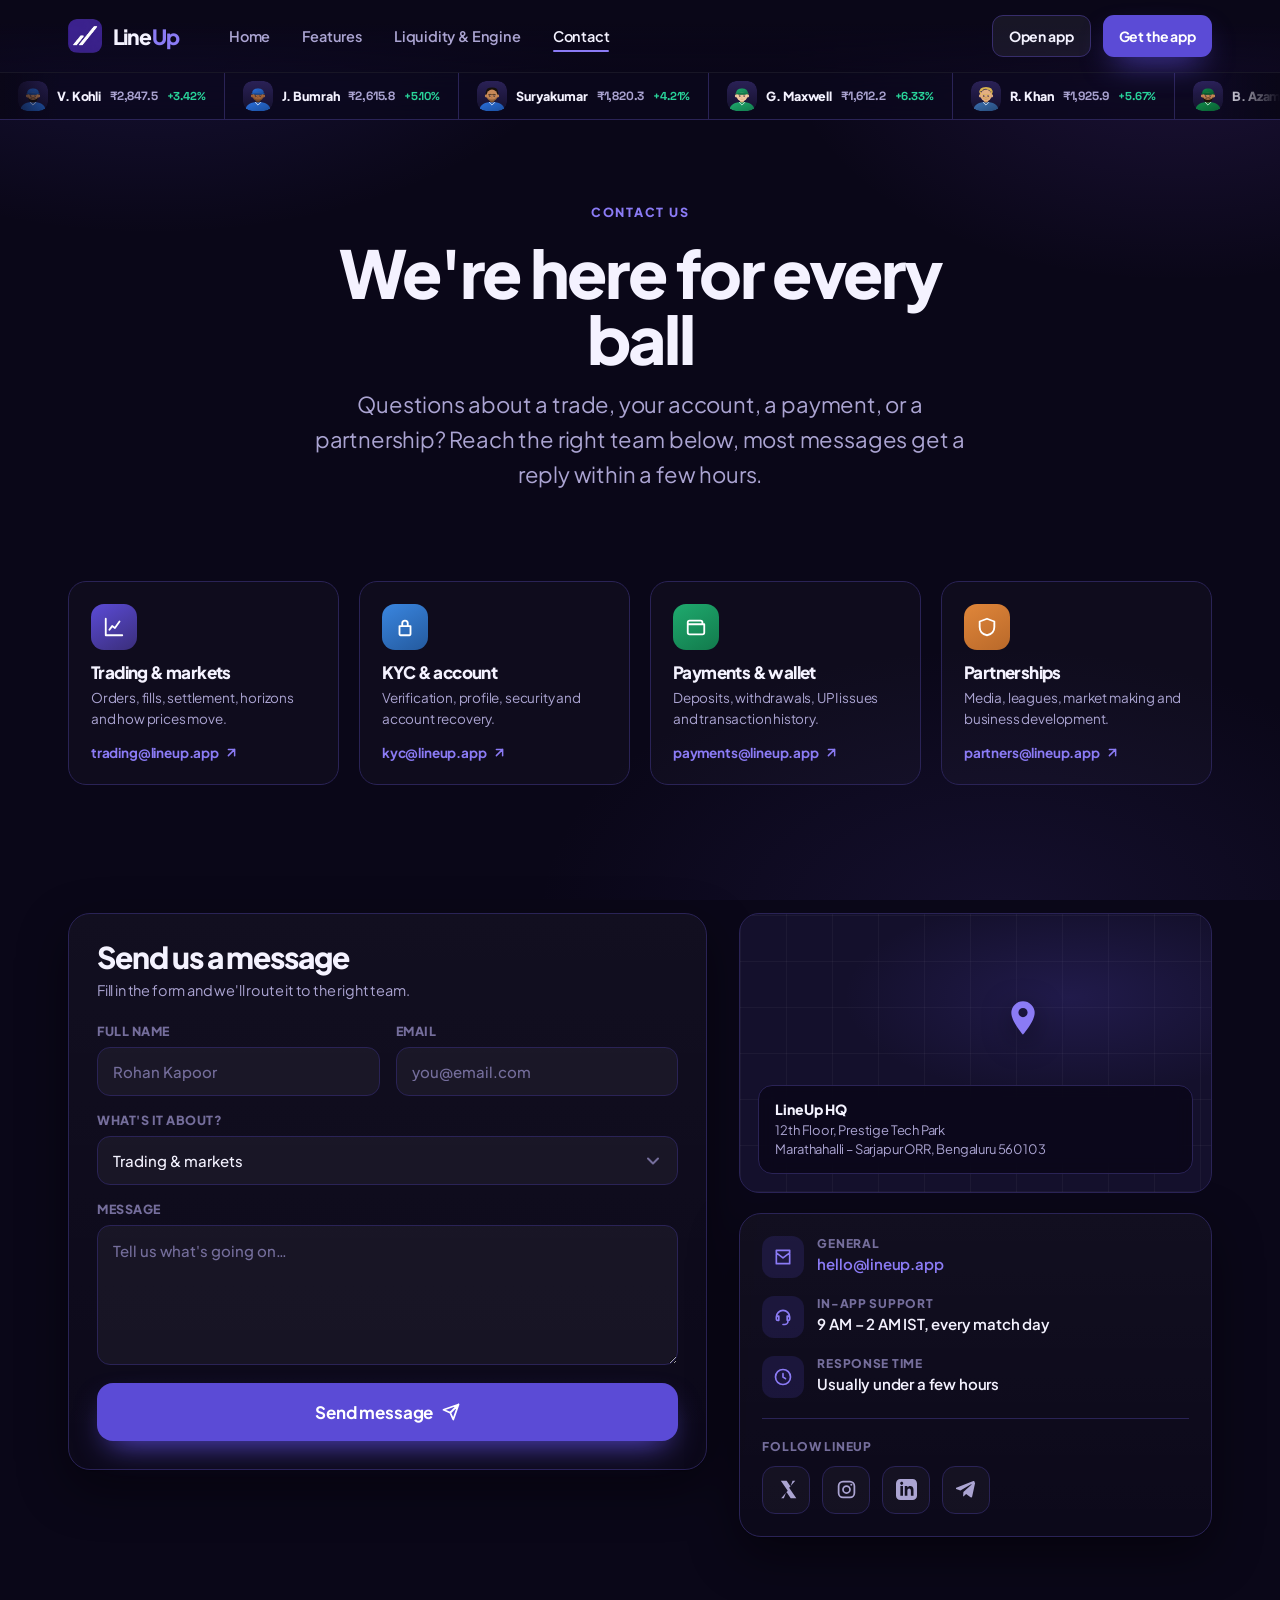
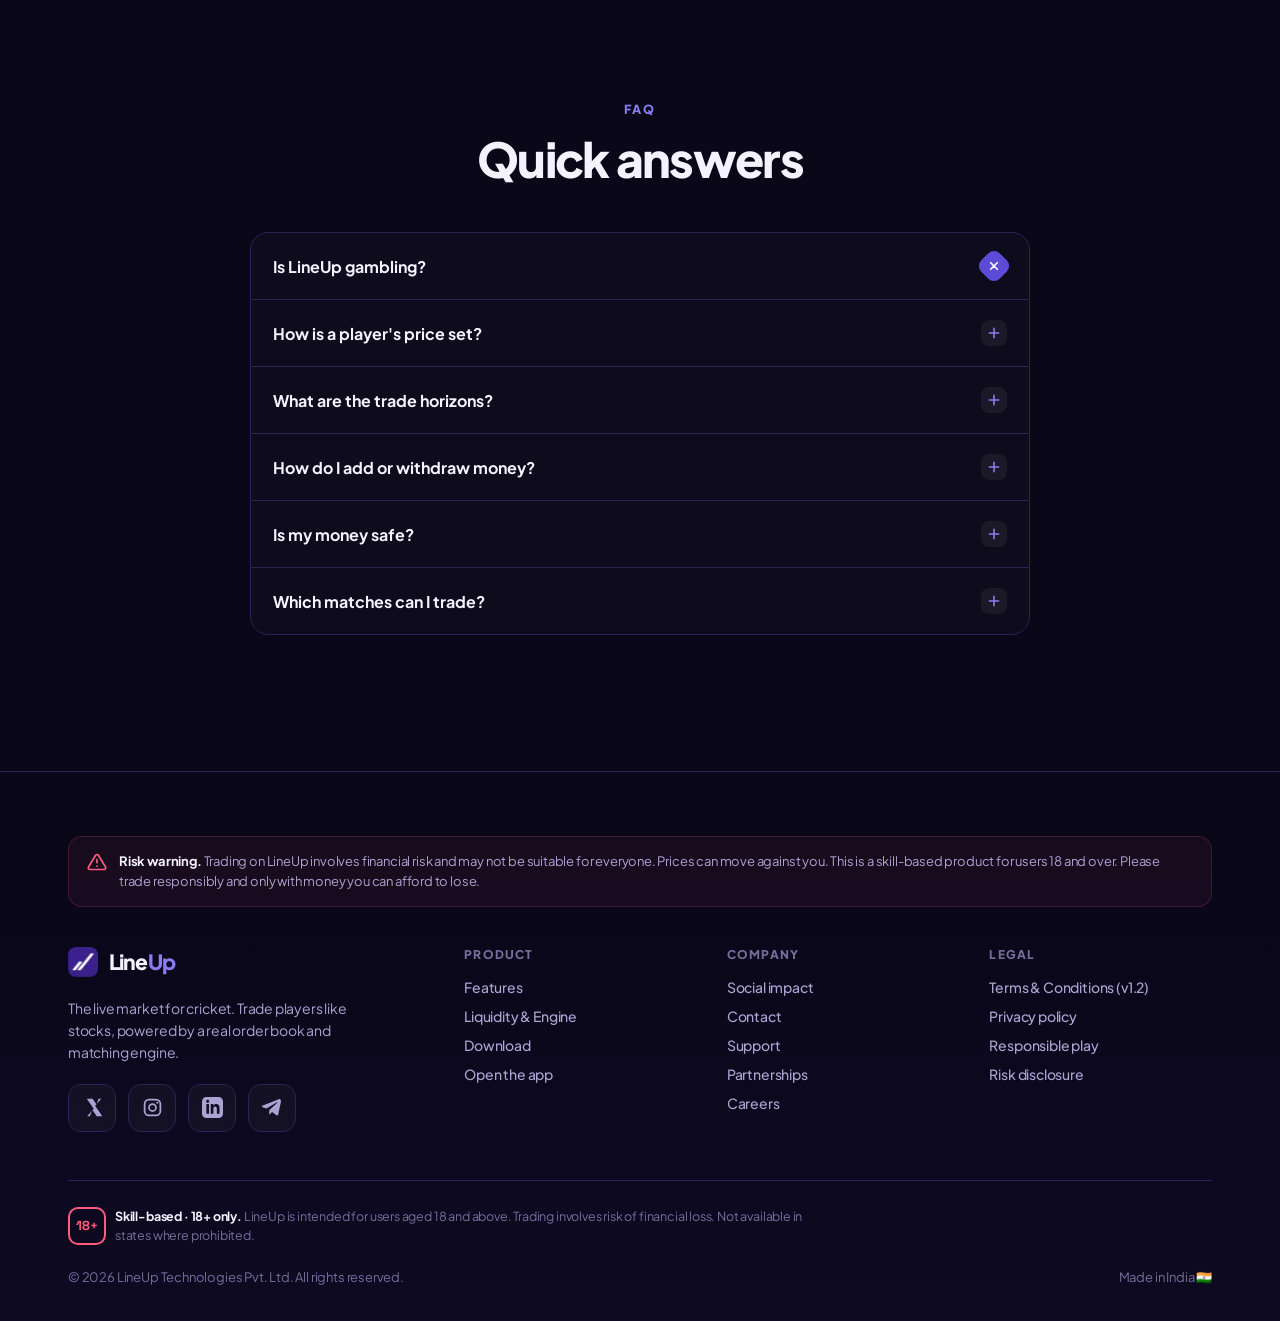
==== commit cec1118a: "feat: implement automated terms and conditions management system with dedicated UI page and supporti" ====
--- a/Contact.html
+++ b/Contact.html
@@ -202,7 +202,7 @@
       </div>
       <div><h5>Product</h5><div class="f-links"><a href="Features.html">Features</a><a href="Liquidity-Engine.html">Liquidity &amp; Engine</a><a href="index.html#download">Download</a><a href="LineUp.html">Open the app</a></div></div>
       <div><h5>Company</h5><div class="f-links"><a href="index.html#give-back">Social impact</a><a href="Contact.html">Contact</a><a href="Contact.html">Support</a><a href="Contact.html">Partnerships</a><a href="#">Careers</a></div></div>
-      <div><h5>Legal</h5><div class="f-links"><a href="#">Terms of use</a><a href="#">Privacy policy</a><a href="#">Responsible play</a><a href="#">Risk disclosure</a></div></div>
+      <div><h5>Legal</h5><div class="f-links"><a href="terms.html">Terms &amp; Conditions (v1.2)</a><a href="#">Privacy policy</a><a href="#">Responsible play</a><a href="#">Risk disclosure</a></div></div>
     </div>
     <div class="footer-disc">
       <div class="age"><span class="age-badge">18+</span><p><b style="color:var(--text)">Skill-based · 18+ only.</b> LineUp is intended for users aged 18 and above. Trading involves risk of financial loss. Not available in states where prohibited.</p></div>
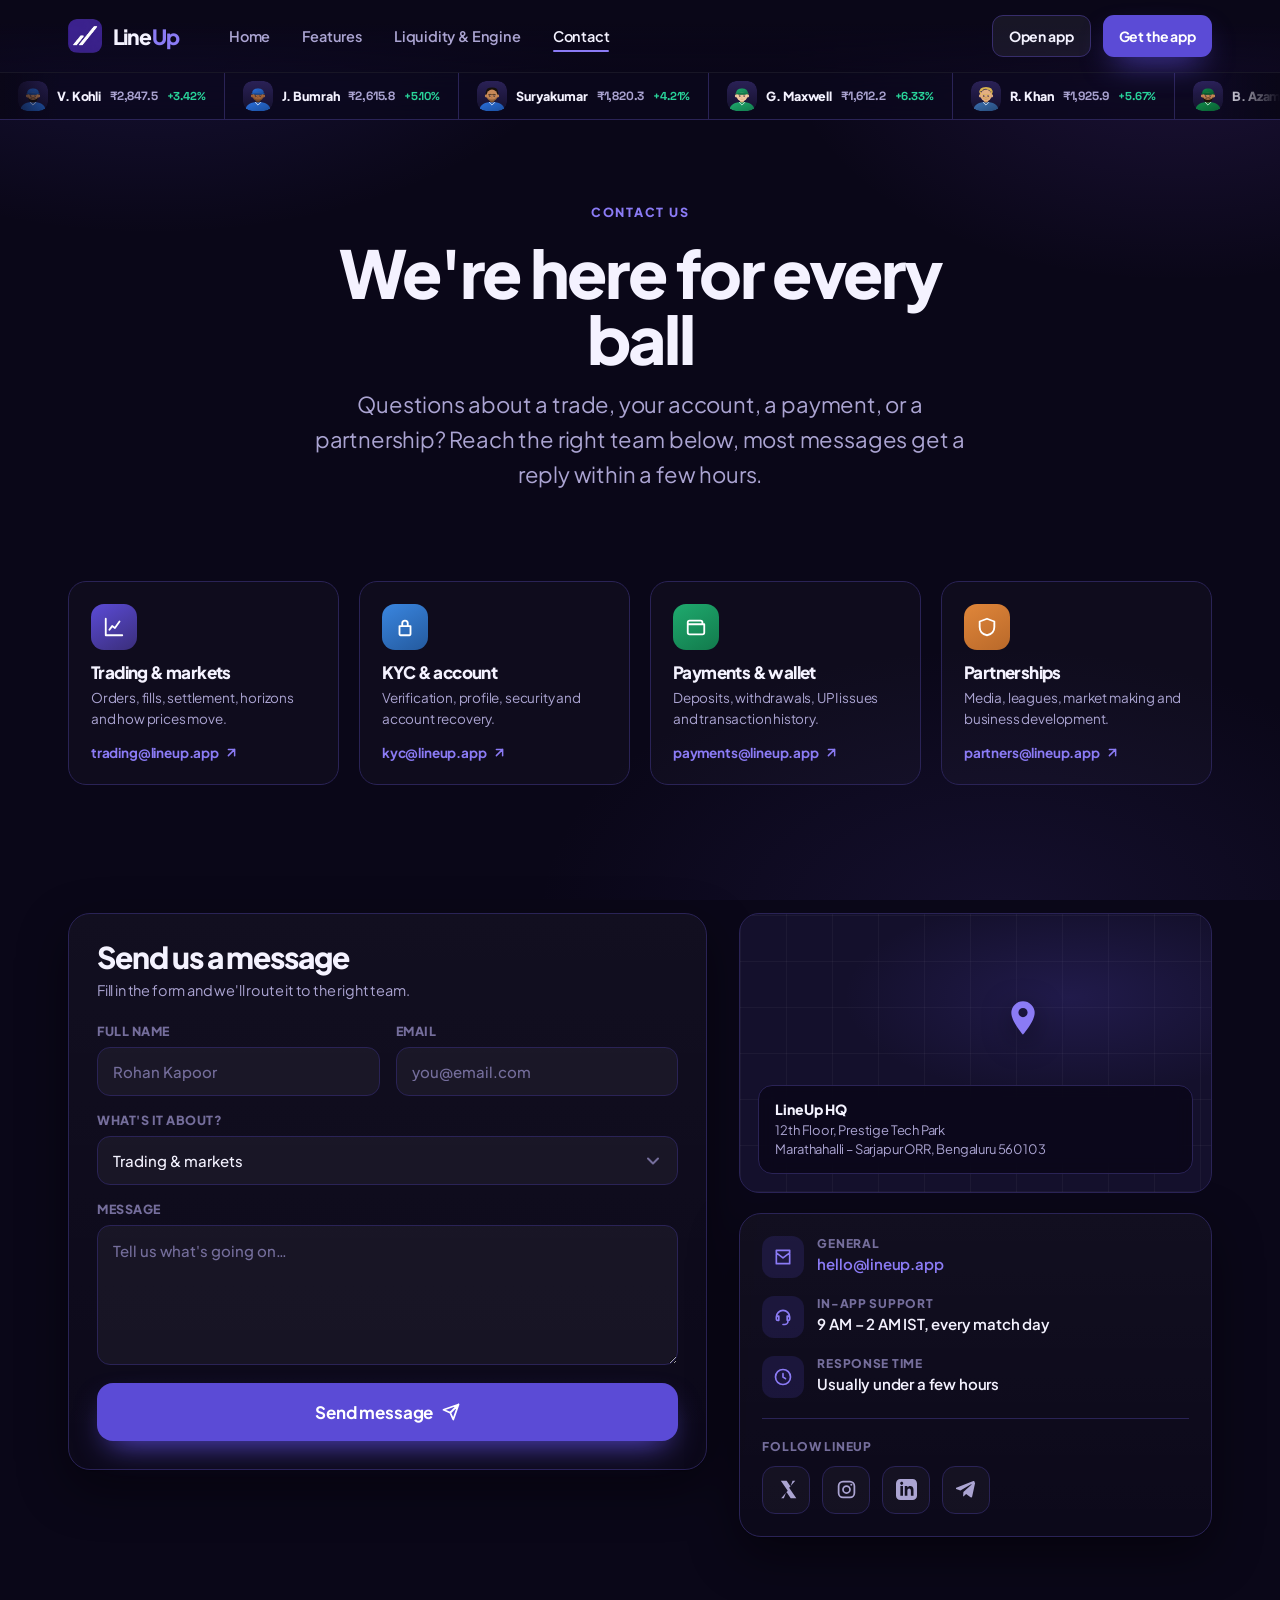
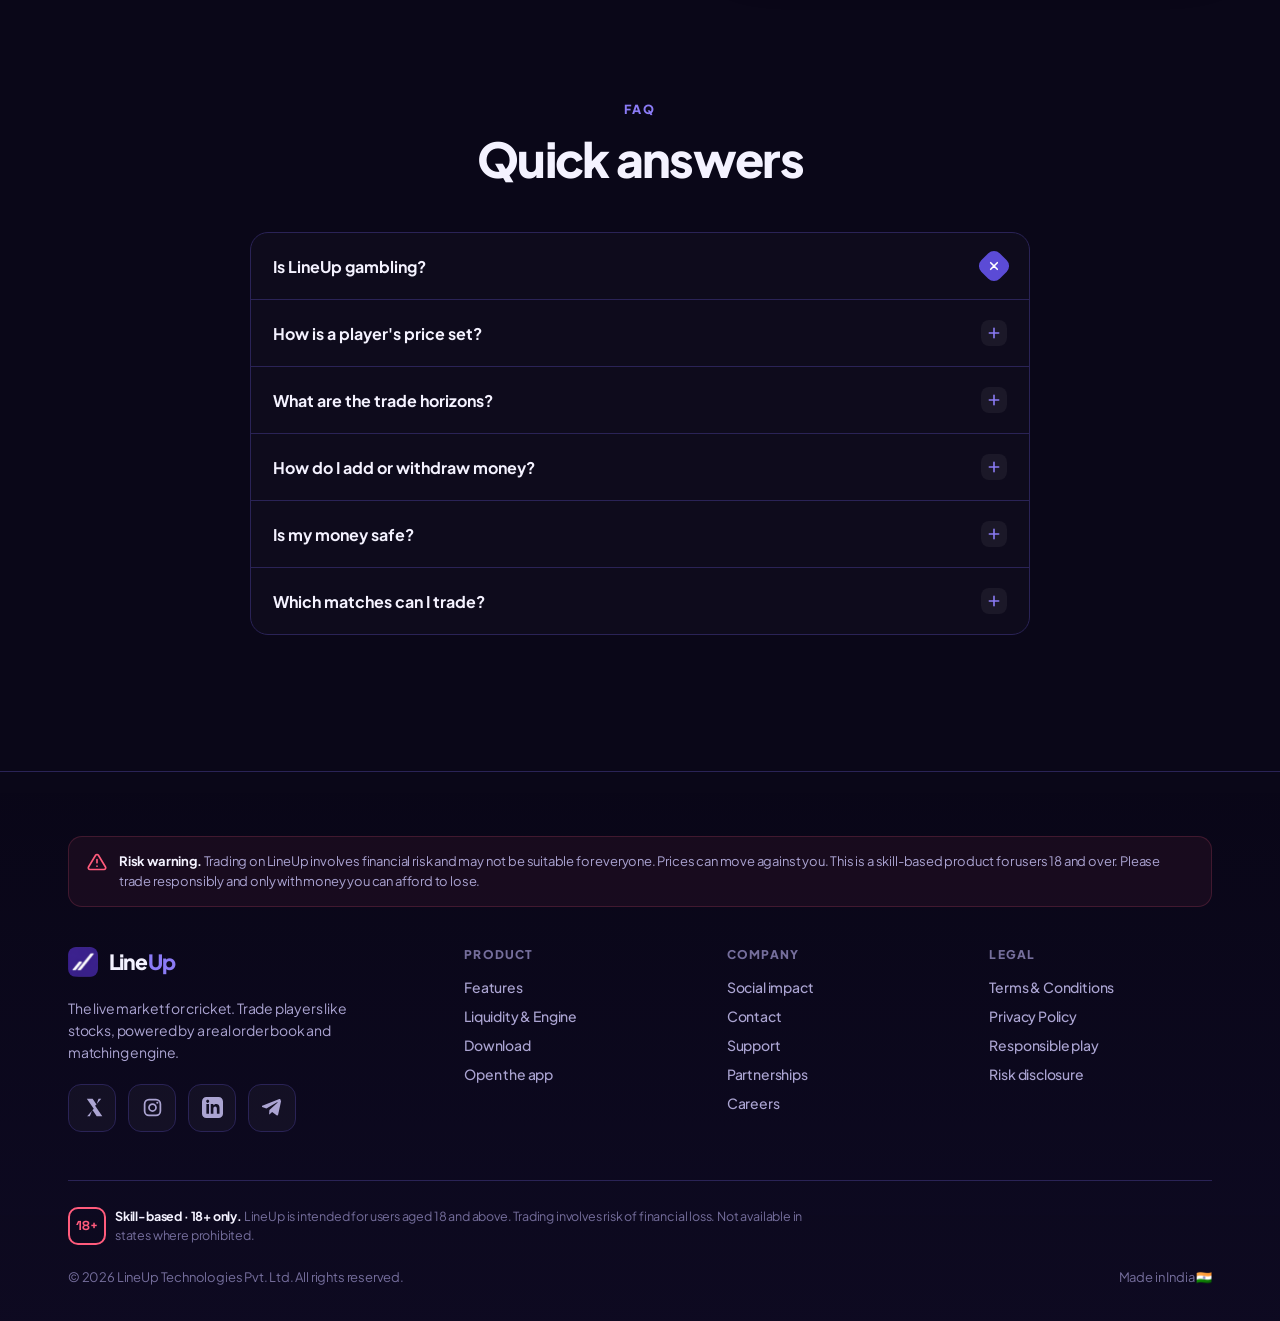
==== commit 2494d8c5: "feat: add privacy policy page with automated build scripts and PDF documentation" ====
--- a/Contact.html
+++ b/Contact.html
@@ -202,7 +202,7 @@
       </div>
       <div><h5>Product</h5><div class="f-links"><a href="Features.html">Features</a><a href="Liquidity-Engine.html">Liquidity &amp; Engine</a><a href="index.html#download">Download</a><a href="LineUp.html">Open the app</a></div></div>
       <div><h5>Company</h5><div class="f-links"><a href="index.html#give-back">Social impact</a><a href="Contact.html">Contact</a><a href="Contact.html">Support</a><a href="Contact.html">Partnerships</a><a href="#">Careers</a></div></div>
-      <div><h5>Legal</h5><div class="f-links"><a href="terms.html">Terms &amp; Conditions (v1.2)</a><a href="#">Privacy policy</a><a href="#">Responsible play</a><a href="#">Risk disclosure</a></div></div>
+      <div><h5>Legal</h5><div class="f-links"><a href="terms.html">Terms &amp; Conditions</a><a href="privacy.html">Privacy Policy</a><a href="#">Responsible play</a><a href="#">Risk disclosure</a></div></div>
     </div>
     <div class="footer-disc">
       <div class="age"><span class="age-badge">18+</span><p><b style="color:var(--text)">Skill-based · 18+ only.</b> LineUp is intended for users aged 18 and above. Trading involves risk of financial loss. Not available in states where prohibited.</p></div>
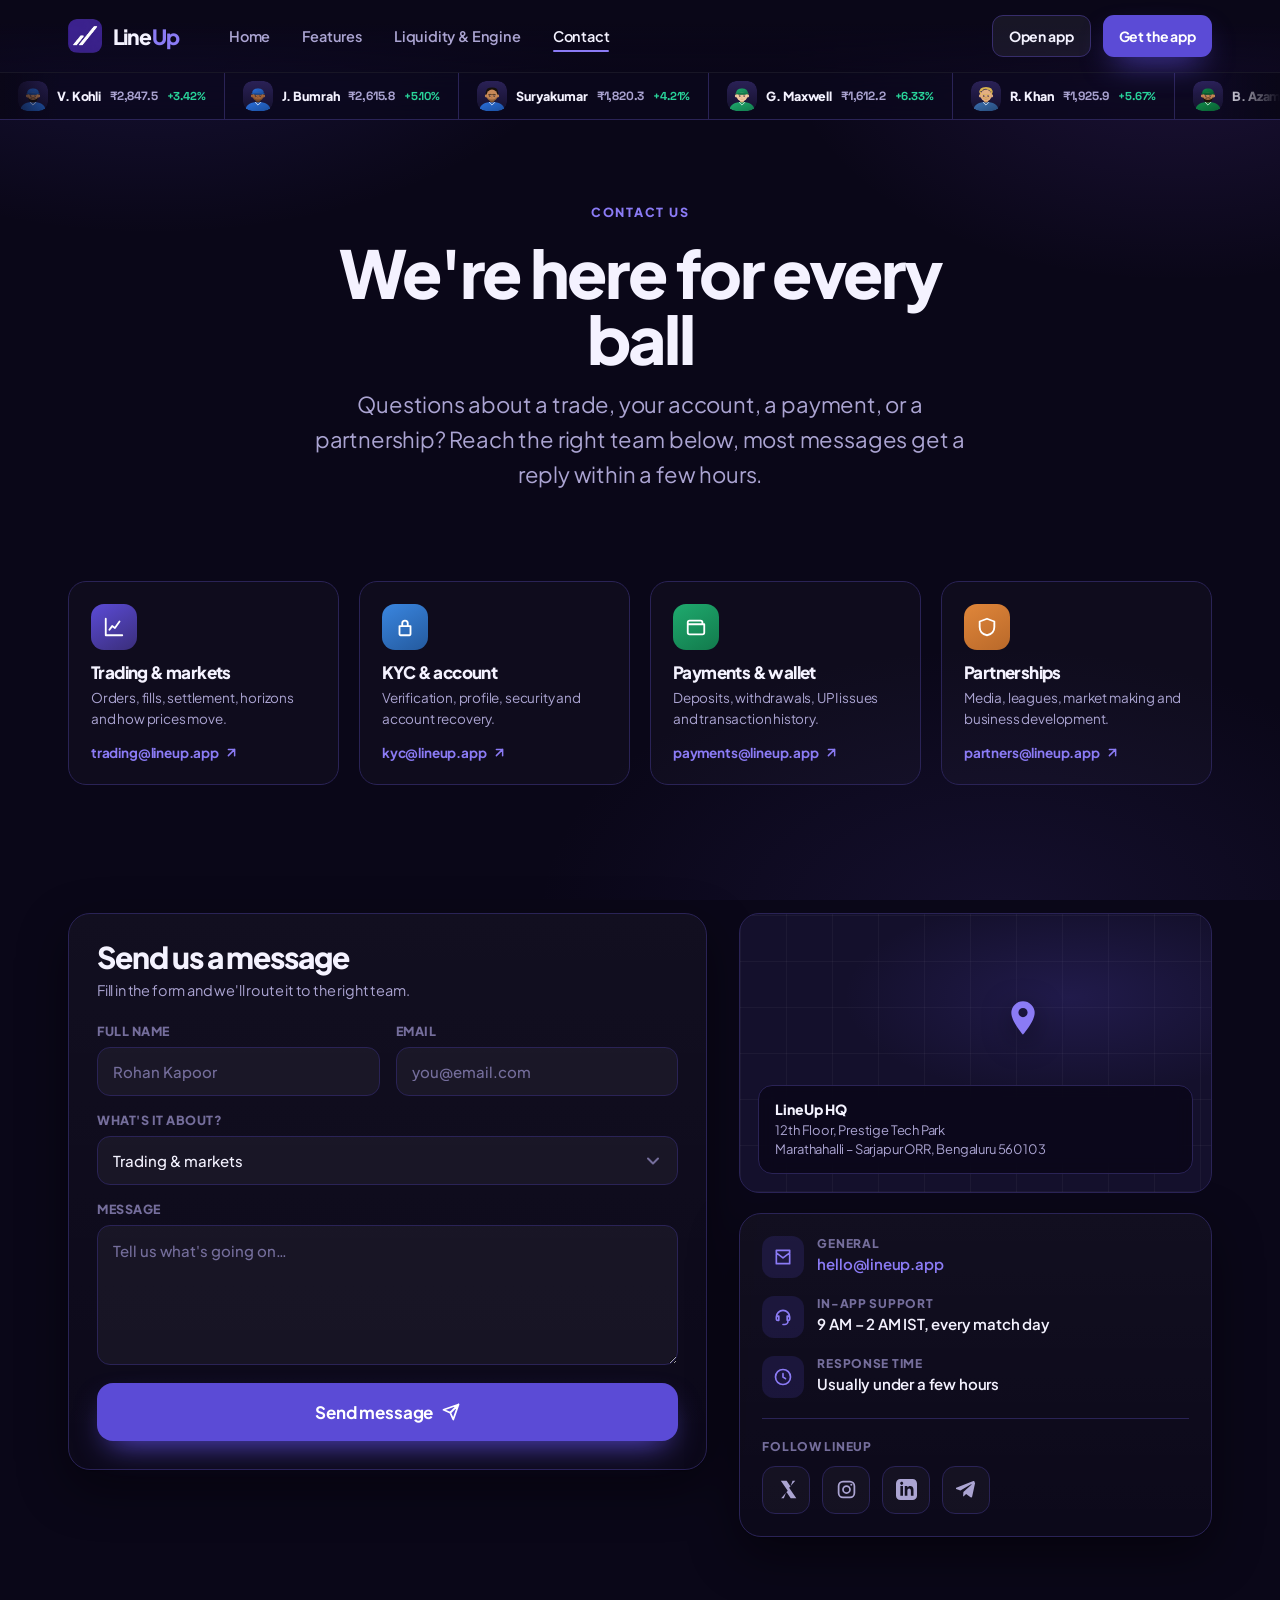
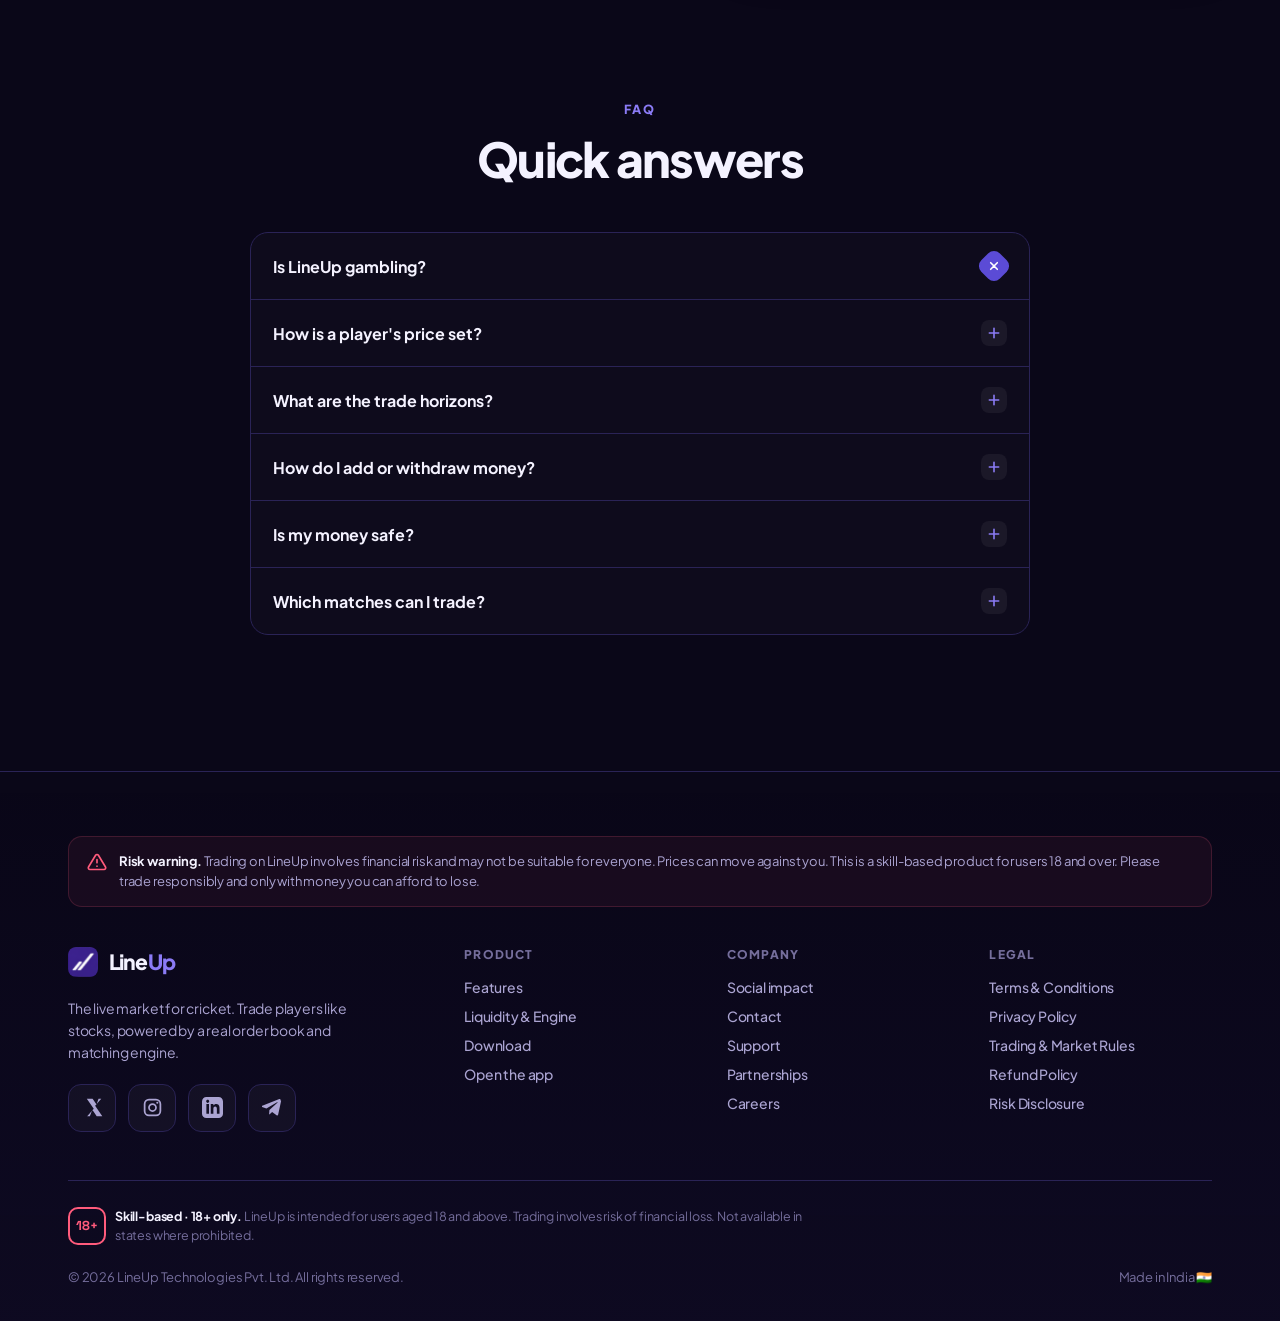
==== commit 2f02e6ae: "feat: implement comprehensive legal documentation suite including refund, trading, and risk disclosu" ====
--- a/Contact.html
+++ b/Contact.html
@@ -41,7 +41,7 @@
       <a href="Contact.html" class="active">Contact</a>
     </nav>
     <div class="nav-right">
-      <a class="btn btn-ghost btn-sm" href="LineUp.html">Open app</a>
+      <a class="btn btn-ghost btn-sm" href="https://app.lineup.trade/sport-select">Open app</a>
       <a class="btn btn-primary btn-sm" href="index.html#download">Get the app</a>
       <button class="nav-toggle" aria-label="Menu"><svg viewBox="0 0 24 24" fill="none" stroke="currentColor" stroke-width="2.2" stroke-linecap="round"><path d="M4 7h16M4 12h16M4 17h16"/></svg></button>
     </div>
@@ -200,9 +200,9 @@
           <a class="social-btn" href="https://t.me/Lineuptrade" target="_blank" rel="noopener noreferrer" aria-label="Telegram"><svg viewBox="0 0 24 24" fill="currentColor"><path d="M21.9 4.3 18.5 20c-.25 1.1-.9 1.4-1.85.86l-5.1-3.76-2.46 2.37c-.27.27-.5.5-1 .5l.36-5.16 9.4-8.5c.4-.36-.1-.56-.63-.2L5.06 13.1l-5-1.56c-1.1-.34-1.1-1.1.23-1.62l19.5-7.5c.9-.34 1.7.2 1.4 1.5z"/></svg></a>
         </div>
       </div>
-      <div><h5>Product</h5><div class="f-links"><a href="Features.html">Features</a><a href="Liquidity-Engine.html">Liquidity &amp; Engine</a><a href="index.html#download">Download</a><a href="LineUp.html">Open the app</a></div></div>
+      <div><h5>Product</h5><div class="f-links"><a href="Features.html">Features</a><a href="Liquidity-Engine.html">Liquidity &amp; Engine</a><a href="index.html#download">Download</a><a href="https://app.lineup.trade/sport-select">Open the app</a></div></div>
       <div><h5>Company</h5><div class="f-links"><a href="index.html#give-back">Social impact</a><a href="Contact.html">Contact</a><a href="Contact.html">Support</a><a href="Contact.html">Partnerships</a><a href="#">Careers</a></div></div>
-      <div><h5>Legal</h5><div class="f-links"><a href="terms.html">Terms &amp; Conditions</a><a href="privacy.html">Privacy Policy</a><a href="#">Responsible play</a><a href="#">Risk disclosure</a></div></div>
+      <div><h5>Legal</h5><div class="f-links"><a href="terms.html">Terms &amp; Conditions</a><a href="privacy.html">Privacy Policy</a><a href="trading-rules.html">Trading &amp; Market Rules</a><a href="refund-policy.html">Refund Policy</a><a href="risk-disclosure.html">Risk Disclosure</a></div></div>
     </div>
     <div class="footer-disc">
       <div class="age"><span class="age-badge">18+</span><p><b style="color:var(--text)">Skill-based · 18+ only.</b> LineUp is intended for users aged 18 and above. Trading involves risk of financial loss. Not available in states where prohibited.</p></div>
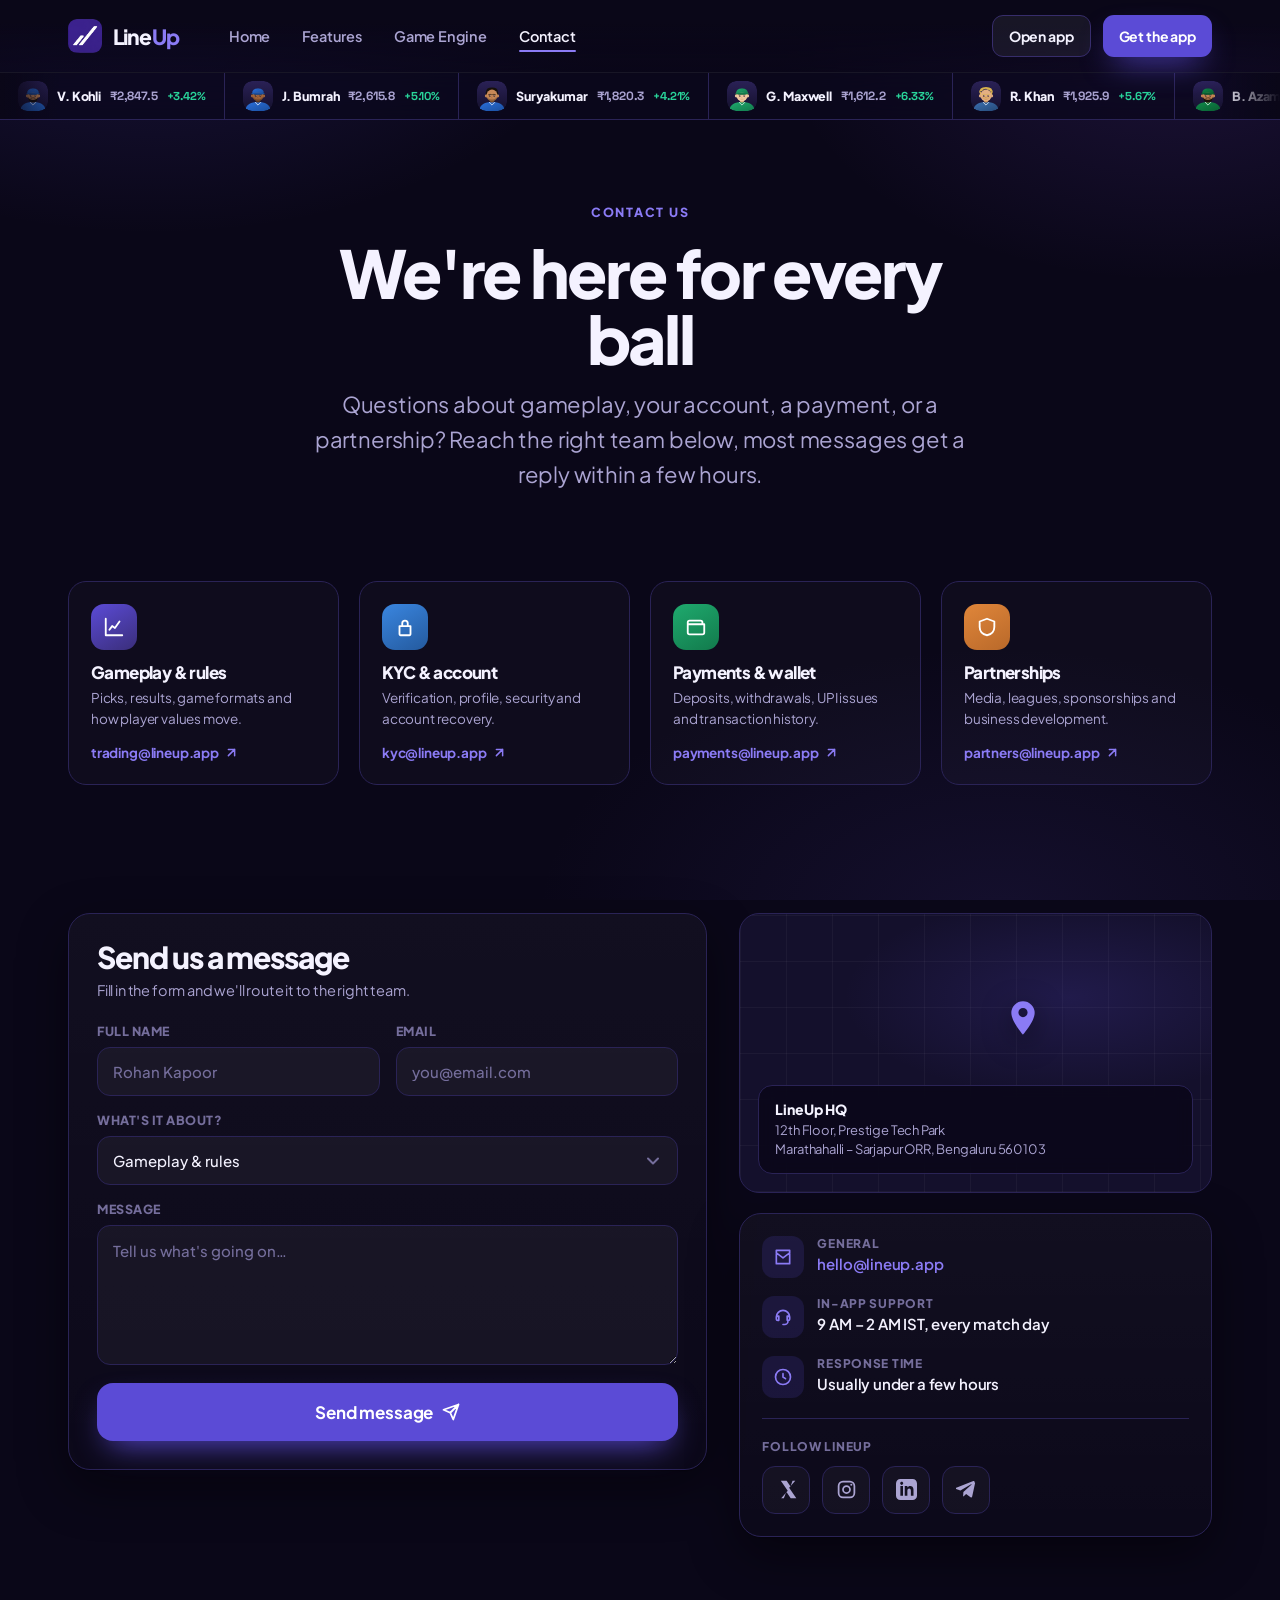
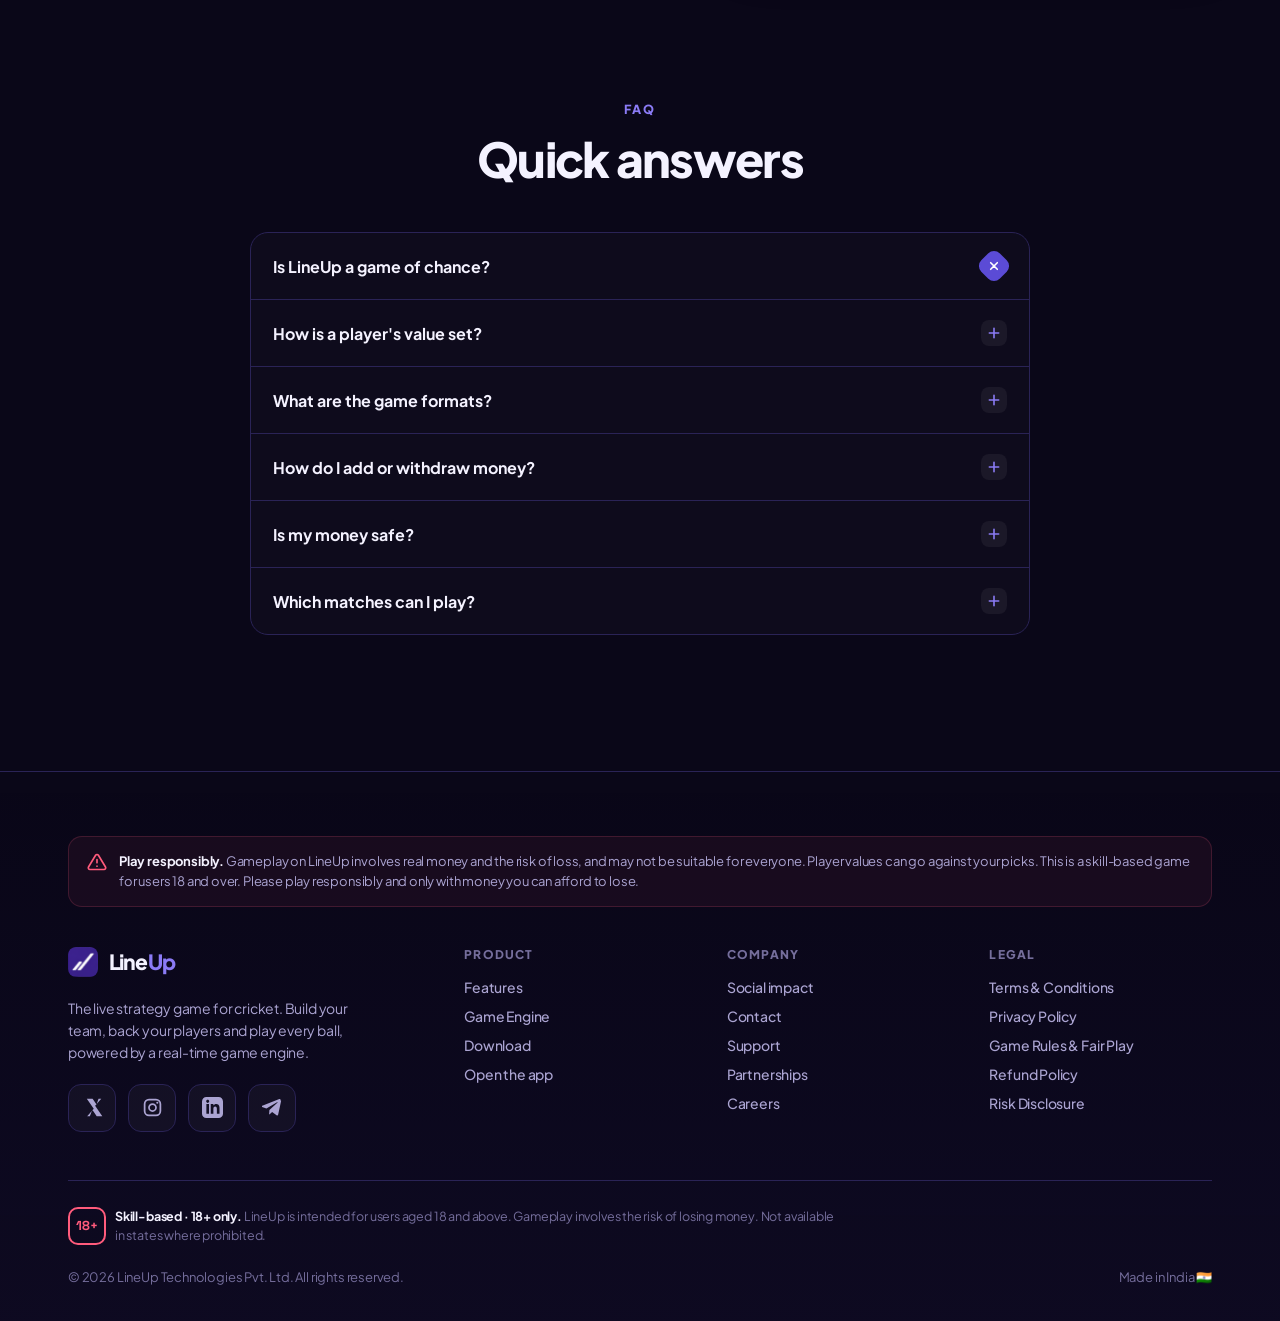
==== commit ea829acb: "Rewrite site and app copy to gameplay language Replace trading/market vocabulary with gameplay terms" ====
--- a/Contact.html
+++ b/Contact.html
@@ -37,7 +37,7 @@
     <nav class="nav-links">
       <a href="index.html">Home</a>
       <a href="Features.html">Features</a>
-      <a href="Liquidity-Engine.html">Liquidity &amp; Engine</a>
+      <a href="Liquidity-Engine.html">Game Engine</a>
       <a href="Contact.html" class="active">Contact</a>
     </nav>
     <div class="nav-right">
@@ -50,14 +50,14 @@
     <div class="container">
       <a href="index.html">Home</a>
       <a href="Features.html">Features</a>
-      <a href="Liquidity-Engine.html">Liquidity &amp; Engine</a>
+      <a href="Liquidity-Engine.html">Game Engine</a>
       <a href="Contact.html">Contact</a>
       <a class="btn btn-primary" href="index.html#download">Get the app</a>
     </div>
   </div>
 </header>
 
-<!-- ============ TRADING PLAYERS RAIL ============ -->
+<!-- ============ PLAYERS RAIL ============ -->
 <section class="players-rail"><div id="players-rail"></div></section>
 
 
@@ -67,7 +67,7 @@
     <div class="section-head center reveal" style="max-width:680px">
       <span class="eyebrow" style="justify-content:center">Contact us</span>
       <h1 class="h-display" style="font-size:clamp(38px,5.4vw,66px);margin-top:18px">We're here for every ball</h1>
-      <p class="lede big">Questions about a trade, your account, a payment, or a partnership? Reach the right team below, most messages get a reply within a few hours.</p>
+      <p class="lede big">Questions about gameplay, your account, a payment, or a partnership? Reach the right team below, most messages get a reply within a few hours.</p>
     </div>
   </div>
 </section>
@@ -76,10 +76,10 @@
 <section class="section tight" style="padding-top:10px">
   <div class="container">
     <div class="grid grid-4">
-      <div class="cat-card reveal"><div class="c-ic" style="background:linear-gradient(150deg,#5B4BD6,#3a2e7a)"><svg viewBox="0 0 24 24" fill="none" stroke="currentColor" stroke-width="2" stroke-linecap="round" stroke-linejoin="round"><path d="M3 3v18h18M7 15l3-4 3 2 5-7"/></svg></div><h4>Trading &amp; markets</h4><p>Orders, fills, settlement, horizons and how prices move.</p><a class="lk" href="mailto:trading@lineup.app">trading@lineup.app <svg viewBox="0 0 24 24" fill="none" stroke="currentColor" stroke-width="2.4" stroke-linecap="round" stroke-linejoin="round"><path d="M7 17 17 7M7 7h10v10"/></svg></a></div>
+      <div class="cat-card reveal"><div class="c-ic" style="background:linear-gradient(150deg,#5B4BD6,#3a2e7a)"><svg viewBox="0 0 24 24" fill="none" stroke="currentColor" stroke-width="2" stroke-linecap="round" stroke-linejoin="round"><path d="M3 3v18h18M7 15l3-4 3 2 5-7"/></svg></div><h4>Gameplay &amp; rules</h4><p>Picks, results, game formats and how player values move.</p><a class="lk" href="mailto:trading@lineup.app">trading@lineup.app <svg viewBox="0 0 24 24" fill="none" stroke="currentColor" stroke-width="2.4" stroke-linecap="round" stroke-linejoin="round"><path d="M7 17 17 7M7 7h10v10"/></svg></a></div>
       <div class="cat-card reveal d1"><div class="c-ic" style="background:linear-gradient(150deg,#3A86E0,#245a9e)"><svg viewBox="0 0 24 24" fill="none" stroke="currentColor" stroke-width="2" stroke-linecap="round" stroke-linejoin="round"><path d="M6 11h12v9a1 1 0 0 1-1 1H7a1 1 0 0 1-1-1zM9 11V8a3 3 0 0 1 6 0v3"/></svg></div><h4>KYC &amp; account</h4><p>Verification, profile, security and account recovery.</p><a class="lk" href="mailto:kyc@lineup.app">kyc@lineup.app <svg viewBox="0 0 24 24" fill="none" stroke="currentColor" stroke-width="2.4" stroke-linecap="round" stroke-linejoin="round"><path d="M7 17 17 7M7 7h10v10"/></svg></a></div>
       <div class="cat-card reveal d2"><div class="c-ic" style="background:linear-gradient(150deg,#1FAA6E,#127a4c)"><svg viewBox="0 0 24 24" fill="none" stroke="currentColor" stroke-width="2" stroke-linecap="round" stroke-linejoin="round"><path d="M3 7a2 2 0 0 1 2-2h12a2 2 0 0 1 2 2v2H3V7zM3 9h18v9a2 2 0 0 1-2 2H5a2 2 0 0 1-2-2z"/></svg></div><h4>Payments &amp; wallet</h4><p>Deposits, withdrawals, UPI issues and transaction history.</p><a class="lk" href="mailto:payments@lineup.app">payments@lineup.app <svg viewBox="0 0 24 24" fill="none" stroke="currentColor" stroke-width="2.4" stroke-linecap="round" stroke-linejoin="round"><path d="M7 17 17 7M7 7h10v10"/></svg></a></div>
-      <div class="cat-card reveal d3"><div class="c-ic" style="background:linear-gradient(150deg,#E0863A,#b9692a)"><svg viewBox="0 0 24 24" fill="none" stroke="currentColor" stroke-width="2" stroke-linecap="round" stroke-linejoin="round"><path d="M12 3l8 3v6c0 5-3.5 8-8 9-4.5-1-8-4-8-9V6z"/></svg></div><h4>Partnerships</h4><p>Media, leagues, market making and business development.</p><a class="lk" href="mailto:partners@lineup.app">partners@lineup.app <svg viewBox="0 0 24 24" fill="none" stroke="currentColor" stroke-width="2.4" stroke-linecap="round" stroke-linejoin="round"><path d="M7 17 17 7M7 7h10v10"/></svg></a></div>
+      <div class="cat-card reveal d3"><div class="c-ic" style="background:linear-gradient(150deg,#E0863A,#b9692a)"><svg viewBox="0 0 24 24" fill="none" stroke="currentColor" stroke-width="2" stroke-linecap="round" stroke-linejoin="round"><path d="M12 3l8 3v6c0 5-3.5 8-8 9-4.5-1-8-4-8-9V6z"/></svg></div><h4>Partnerships</h4><p>Media, leagues, sponsorships and business development.</p><a class="lk" href="mailto:partners@lineup.app">partners@lineup.app <svg viewBox="0 0 24 24" fill="none" stroke="currentColor" stroke-width="2.4" stroke-linecap="round" stroke-linejoin="round"><path d="M7 17 17 7M7 7h10v10"/></svg></a></div>
     </div>
   </div>
 </section>
@@ -97,7 +97,7 @@
             <div class="field-l"><label for="em">Email</label><input class="input" id="em" type="email" placeholder="you@email.com" required /></div>
             <div class="field-l full"><label for="cat">What's it about?</label>
               <select class="select" id="cat">
-                <option>Trading &amp; markets</option>
+                <option>Gameplay &amp; rules</option>
                 <option>KYC &amp; account</option>
                 <option>Payments &amp; wallet</option>
                 <option>Partnerships</option>
@@ -151,28 +151,28 @@
     <div style="max-width:780px;margin:0 auto" class="reveal d1">
       <div class="faq">
         <div class="faq-item open">
-          <button class="faq-q">Is LineUp gambling?<span class="ico"><svg viewBox="0 0 24 24" fill="none" stroke="currentColor" stroke-width="2.4" stroke-linecap="round"><path d="M12 5v14M5 12h14"/></svg></span></button>
-          <div class="faq-a"><div class="inner">No. LineUp is a skill-based trading platform. Your results depend on reading the game and the market, managing entries, exits, position size and risk. It is intended for users 18 and over, and trading carries the risk of financial loss.</div></div>
-        </div>
-        <div class="faq-item">
-          <button class="faq-q">How is a player's price set?<span class="ico"><svg viewBox="0 0 24 24" fill="none" stroke="currentColor" stroke-width="2.4" stroke-linecap="round"><path d="M12 5v14M5 12h14"/></svg></span></button>
-          <div class="faq-a"><div class="inner">Each player trades on a live order book. A fair-value model nudges the reference price on every on-field event, runs, wickets, milestones, and the book re-clears as buyers and sellers react. The price you see is the last traded price between real orders, not a bookmaker's odds.</div></div>
-        </div>
-        <div class="faq-item">
-          <button class="faq-q">What are the trade horizons?<span class="ico"><svg viewBox="0 0 24 24" fill="none" stroke="currentColor" stroke-width="2.4" stroke-linecap="round"><path d="M12 5v14M5 12h14"/></svg></span></button>
-          <div class="faq-a"><div class="inner">Every position has a clock. Scalp settles within an over, Day settles at the end of a match, Swing runs across a Test or series, and Position holds through a whole tournament. You pick the horizon when you place the trade.</div></div>
+          <button class="faq-q">Is LineUp a game of chance?<span class="ico"><svg viewBox="0 0 24 24" fill="none" stroke="currentColor" stroke-width="2.4" stroke-linecap="round"><path d="M12 5v14M5 12h14"/></svg></span></button>
+          <div class="faq-a"><div class="inner">No. LineUp is a skill-based cricket strategy game. Your results depend on reading the game: which players to back, when to join and leave, and how to manage your entries. It is intended for users 18 and over, and gameplay carries the risk of losing money.</div></div>
+        </div>
+        <div class="faq-item">
+          <button class="faq-q">How is a player's value set?<span class="ico"><svg viewBox="0 0 24 24" fill="none" stroke="currentColor" stroke-width="2.4" stroke-linecap="round"><path d="M12 5v14M5 12h14"/></svg></span></button>
+          <div class="faq-a"><div class="inner">Each player has a live fan board. A fair-value model nudges the reference value on every on-field event, runs, wickets, milestones, and the board refreshes as fans back and fade the player. The value you see is set by real fan picks, never by the house.</div></div>
+        </div>
+        <div class="faq-item">
+          <button class="faq-q">What are the game formats?<span class="ico"><svg viewBox="0 0 24 24" fill="none" stroke="currentColor" stroke-width="2.4" stroke-linecap="round"><path d="M12 5v14M5 12h14"/></svg></span></button>
+          <div class="faq-a"><div class="inner">Every pick has a clock. Over settles within an over, Match settles at the end of a match, Series runs across a Test or series, and Season holds through a whole tournament. You choose the format when you make your pick.</div></div>
         </div>
         <div class="faq-item">
           <button class="faq-q">How do I add or withdraw money?<span class="ico"><svg viewBox="0 0 24 24" fill="none" stroke="currentColor" stroke-width="2.4" stroke-linecap="round"><path d="M12 5v14M5 12h14"/></svg></span></button>
-          <div class="faq-a"><div class="inner">Add and withdraw instantly over UPI from your in-app wallet. Balances are held in a segregated escrow account, and every transaction is logged in your history. You can start trading with as little as ₹10.</div></div>
+          <div class="faq-a"><div class="inner">Add and withdraw instantly over UPI from your in-app wallet. Balances are held in a segregated escrow account, and every transaction is logged in your history. You can start playing with as little as ₹10.</div></div>
         </div>
         <div class="faq-item">
           <button class="faq-q">Is my money safe?<span class="ico"><svg viewBox="0 0 24 24" fill="none" stroke="currentColor" stroke-width="2.4" stroke-linecap="round"><path d="M12 5v14M5 12h14"/></svg></span></button>
-          <div class="faq-a"><div class="inner">Trader funds are kept separate from company funds in escrow, KYC keeps the market clean, and per-player circuit limits guard against runaway prices. Every order and fill is timestamped and auditable.</div></div>
-        </div>
-        <div class="faq-item">
-          <button class="faq-q">Which matches can I trade?<span class="ico"><svg viewBox="0 0 24 24" fill="none" stroke="currentColor" stroke-width="2.4" stroke-linecap="round"><path d="M12 5v14M5 12h14"/></svg></span></button>
-          <div class="faq-a"><div class="inner">LineUp lists 180+ players across international and major league cricket. Markets open ahead of each fixture and trade live ball-by-ball during the game, with deeper liquidity while a match is in play.</div></div>
+          <div class="faq-a"><div class="inner">User funds are kept separate from company funds in escrow, KYC keeps the game clean, and per-player circuit limits guard against runaway values. Every pick and confirmation is timestamped and auditable.</div></div>
+        </div>
+        <div class="faq-item">
+          <button class="faq-q">Which matches can I play?<span class="ico"><svg viewBox="0 0 24 24" fill="none" stroke="currentColor" stroke-width="2.4" stroke-linecap="round"><path d="M12 5v14M5 12h14"/></svg></span></button>
+          <div class="faq-a"><div class="inner">LineUp features 180+ players across international and major league cricket. Games open ahead of each fixture and play live ball-by-ball during the match, with the most fan activity while a match is in play.</div></div>
         </div>
       </div>
     </div>
@@ -184,7 +184,7 @@
   <div class="container">
     <div class="risk-strip reveal" style="margin-bottom:40px">
       <svg viewBox="0 0 24 24" fill="none" stroke="currentColor" stroke-width="2" stroke-linecap="round" stroke-linejoin="round"><path d="M12 9v4M12 17h.01M10.3 3.9 1.8 18a2 2 0 0 0 1.7 3h17a2 2 0 0 0 1.7-3L13.7 3.9a2 2 0 0 0-3.4 0z"/></svg>
-      <p><b>Risk warning.</b> Trading on LineUp involves financial risk and may not be suitable for everyone. Prices can move against you. This is a skill-based product for users 18 and over. Please trade responsibly and only with money you can afford to lose.</p>
+      <p><b>Play responsibly.</b> Gameplay on LineUp involves real money and the risk of loss, and may not be suitable for everyone. Player values can go against your picks. This is a skill-based game for users 18 and over. Please play responsibly and only with money you can afford to lose.</p>
     </div>
     <div class="footer-grid">
       <div class="f-about">
@@ -192,7 +192,7 @@
           <img src="logo.png" alt="LineUp" width="30" height="30" style="border-radius: 8px;" />
           <span class="wordmark">Line<b>Up</b></span>
         </a>
-        <p>The live market for cricket. Trade players like stocks, powered by a real order book and matching engine.</p>
+        <p>The live strategy game for cricket. Build your team, back your players and play every ball, powered by a real-time game engine.</p>
         <div class="social-row" style="margin-top:20px">
           <a class="social-btn" href="https://x.com/Lineup_Trade" target="_blank" rel="noopener noreferrer" aria-label="X"><svg viewBox="0 0 24 24" fill="currentColor"><path d="M18.9 2H22l-7 8 8.2 12h-6.4l-5-7.3L9 22H5.9l7.5-8.6L5.5 2h6.6l4.5 6.7L18.9 2z"/></svg></a>
           <a class="social-btn" href="https://www.instagram.com/lineup.trade/" target="_blank" rel="noopener noreferrer" aria-label="Instagram"><svg viewBox="0 0 24 24" fill="none" stroke="currentColor" stroke-width="2"><rect x="3" y="3" width="18" height="18" rx="5"/><circle cx="12" cy="12" r="4"/><circle cx="17.5" cy="6.5" r="1.2" fill="currentColor" stroke="none"/></svg></a>
@@ -200,12 +200,12 @@
           <a class="social-btn" href="https://t.me/Lineuptrade" target="_blank" rel="noopener noreferrer" aria-label="Telegram"><svg viewBox="0 0 24 24" fill="currentColor"><path d="M21.9 4.3 18.5 20c-.25 1.1-.9 1.4-1.85.86l-5.1-3.76-2.46 2.37c-.27.27-.5.5-1 .5l.36-5.16 9.4-8.5c.4-.36-.1-.56-.63-.2L5.06 13.1l-5-1.56c-1.1-.34-1.1-1.1.23-1.62l19.5-7.5c.9-.34 1.7.2 1.4 1.5z"/></svg></a>
         </div>
       </div>
-      <div><h5>Product</h5><div class="f-links"><a href="Features.html">Features</a><a href="Liquidity-Engine.html">Liquidity &amp; Engine</a><a href="index.html#download">Download</a><a href="https://app.lineup.trade/sport-select">Open the app</a></div></div>
+      <div><h5>Product</h5><div class="f-links"><a href="Features.html">Features</a><a href="Liquidity-Engine.html">Game Engine</a><a href="index.html#download">Download</a><a href="https://app.lineup.trade/sport-select">Open the app</a></div></div>
       <div><h5>Company</h5><div class="f-links"><a href="index.html#give-back">Social impact</a><a href="Contact.html">Contact</a><a href="Contact.html">Support</a><a href="Contact.html">Partnerships</a><a href="#">Careers</a></div></div>
-      <div><h5>Legal</h5><div class="f-links"><a href="terms.html">Terms &amp; Conditions</a><a href="privacy.html">Privacy Policy</a><a href="trading-rules.html">Trading &amp; Market Rules</a><a href="refund-policy.html">Refund Policy</a><a href="risk-disclosure.html">Risk Disclosure</a></div></div>
+      <div><h5>Legal</h5><div class="f-links"><a href="terms.html">Terms &amp; Conditions</a><a href="privacy.html">Privacy Policy</a><a href="trading-rules.html">Game Rules &amp; Fair Play</a><a href="refund-policy.html">Refund Policy</a><a href="risk-disclosure.html">Risk Disclosure</a></div></div>
     </div>
     <div class="footer-disc">
-      <div class="age"><span class="age-badge">18+</span><p><b style="color:var(--text)">Skill-based · 18+ only.</b> LineUp is intended for users aged 18 and above. Trading involves risk of financial loss. Not available in states where prohibited.</p></div>
+      <div class="age"><span class="age-badge">18+</span><p><b style="color:var(--text)">Skill-based · 18+ only.</b> LineUp is intended for users aged 18 and above. Gameplay involves the risk of losing money. Not available in states where prohibited.</p></div>
     </div>
     <div class="footer-copy">
       <span>© 2026 LineUp Technologies Pvt. Ltd. All rights reserved.</span>
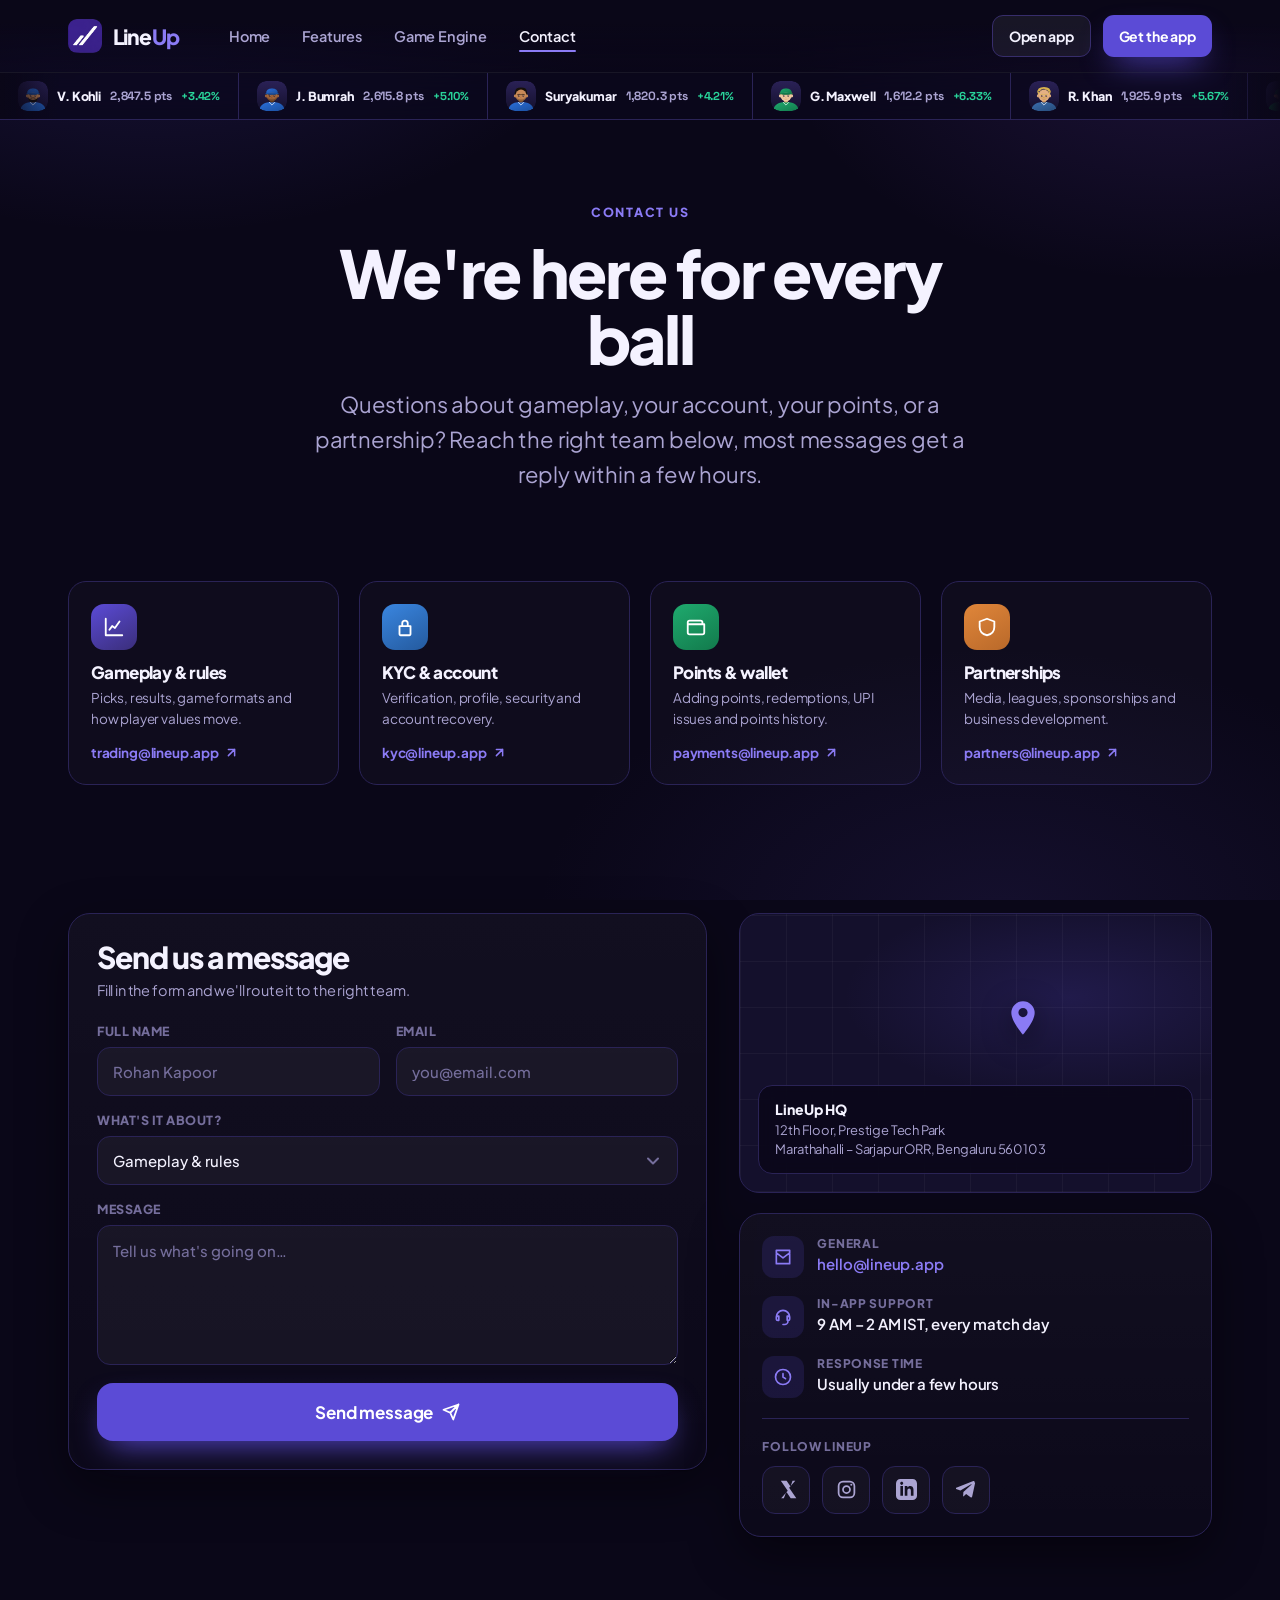
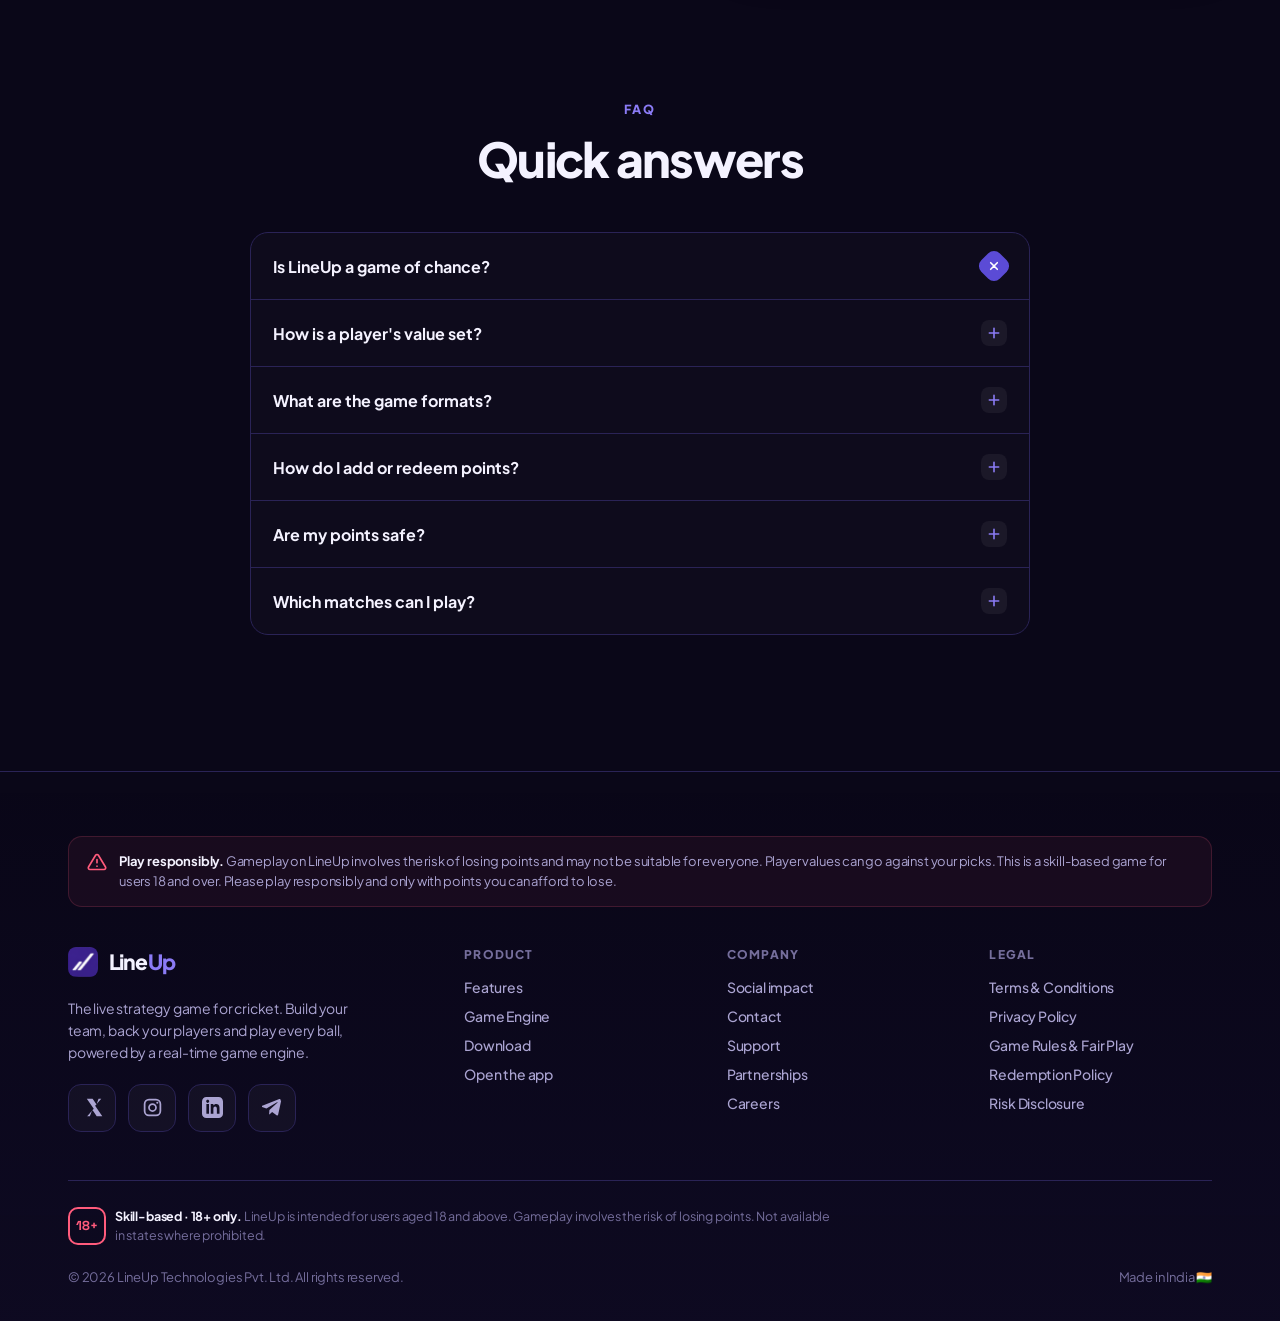
==== commit bf49dd77: "refactor: replace currency symbols and references with points system across UI and documentation" ====
--- a/Contact.html
+++ b/Contact.html
@@ -67,7 +67,7 @@
     <div class="section-head center reveal" style="max-width:680px">
       <span class="eyebrow" style="justify-content:center">Contact us</span>
       <h1 class="h-display" style="font-size:clamp(38px,5.4vw,66px);margin-top:18px">We're here for every ball</h1>
-      <p class="lede big">Questions about gameplay, your account, a payment, or a partnership? Reach the right team below, most messages get a reply within a few hours.</p>
+      <p class="lede big">Questions about gameplay, your account, your points, or a partnership? Reach the right team below, most messages get a reply within a few hours.</p>
     </div>
   </div>
 </section>
@@ -78,7 +78,7 @@
     <div class="grid grid-4">
       <div class="cat-card reveal"><div class="c-ic" style="background:linear-gradient(150deg,#5B4BD6,#3a2e7a)"><svg viewBox="0 0 24 24" fill="none" stroke="currentColor" stroke-width="2" stroke-linecap="round" stroke-linejoin="round"><path d="M3 3v18h18M7 15l3-4 3 2 5-7"/></svg></div><h4>Gameplay &amp; rules</h4><p>Picks, results, game formats and how player values move.</p><a class="lk" href="mailto:trading@lineup.app">trading@lineup.app <svg viewBox="0 0 24 24" fill="none" stroke="currentColor" stroke-width="2.4" stroke-linecap="round" stroke-linejoin="round"><path d="M7 17 17 7M7 7h10v10"/></svg></a></div>
       <div class="cat-card reveal d1"><div class="c-ic" style="background:linear-gradient(150deg,#3A86E0,#245a9e)"><svg viewBox="0 0 24 24" fill="none" stroke="currentColor" stroke-width="2" stroke-linecap="round" stroke-linejoin="round"><path d="M6 11h12v9a1 1 0 0 1-1 1H7a1 1 0 0 1-1-1zM9 11V8a3 3 0 0 1 6 0v3"/></svg></div><h4>KYC &amp; account</h4><p>Verification, profile, security and account recovery.</p><a class="lk" href="mailto:kyc@lineup.app">kyc@lineup.app <svg viewBox="0 0 24 24" fill="none" stroke="currentColor" stroke-width="2.4" stroke-linecap="round" stroke-linejoin="round"><path d="M7 17 17 7M7 7h10v10"/></svg></a></div>
-      <div class="cat-card reveal d2"><div class="c-ic" style="background:linear-gradient(150deg,#1FAA6E,#127a4c)"><svg viewBox="0 0 24 24" fill="none" stroke="currentColor" stroke-width="2" stroke-linecap="round" stroke-linejoin="round"><path d="M3 7a2 2 0 0 1 2-2h12a2 2 0 0 1 2 2v2H3V7zM3 9h18v9a2 2 0 0 1-2 2H5a2 2 0 0 1-2-2z"/></svg></div><h4>Payments &amp; wallet</h4><p>Deposits, withdrawals, UPI issues and transaction history.</p><a class="lk" href="mailto:payments@lineup.app">payments@lineup.app <svg viewBox="0 0 24 24" fill="none" stroke="currentColor" stroke-width="2.4" stroke-linecap="round" stroke-linejoin="round"><path d="M7 17 17 7M7 7h10v10"/></svg></a></div>
+      <div class="cat-card reveal d2"><div class="c-ic" style="background:linear-gradient(150deg,#1FAA6E,#127a4c)"><svg viewBox="0 0 24 24" fill="none" stroke="currentColor" stroke-width="2" stroke-linecap="round" stroke-linejoin="round"><path d="M3 7a2 2 0 0 1 2-2h12a2 2 0 0 1 2 2v2H3V7zM3 9h18v9a2 2 0 0 1-2 2H5a2 2 0 0 1-2-2z"/></svg></div><h4>Points &amp; wallet</h4><p>Adding points, redemptions, UPI issues and points history.</p><a class="lk" href="mailto:payments@lineup.app">payments@lineup.app <svg viewBox="0 0 24 24" fill="none" stroke="currentColor" stroke-width="2.4" stroke-linecap="round" stroke-linejoin="round"><path d="M7 17 17 7M7 7h10v10"/></svg></a></div>
       <div class="cat-card reveal d3"><div class="c-ic" style="background:linear-gradient(150deg,#E0863A,#b9692a)"><svg viewBox="0 0 24 24" fill="none" stroke="currentColor" stroke-width="2" stroke-linecap="round" stroke-linejoin="round"><path d="M12 3l8 3v6c0 5-3.5 8-8 9-4.5-1-8-4-8-9V6z"/></svg></div><h4>Partnerships</h4><p>Media, leagues, sponsorships and business development.</p><a class="lk" href="mailto:partners@lineup.app">partners@lineup.app <svg viewBox="0 0 24 24" fill="none" stroke="currentColor" stroke-width="2.4" stroke-linecap="round" stroke-linejoin="round"><path d="M7 17 17 7M7 7h10v10"/></svg></a></div>
     </div>
   </div>
@@ -99,7 +99,7 @@
               <select class="select" id="cat">
                 <option>Gameplay &amp; rules</option>
                 <option>KYC &amp; account</option>
-                <option>Payments &amp; wallet</option>
+                <option>Points &amp; wallet</option>
                 <option>Partnerships</option>
                 <option>Something else</option>
               </select>
@@ -152,7 +152,7 @@
       <div class="faq">
         <div class="faq-item open">
           <button class="faq-q">Is LineUp a game of chance?<span class="ico"><svg viewBox="0 0 24 24" fill="none" stroke="currentColor" stroke-width="2.4" stroke-linecap="round"><path d="M12 5v14M5 12h14"/></svg></span></button>
-          <div class="faq-a"><div class="inner">No. LineUp is a skill-based cricket strategy game. Your results depend on reading the game: which players to back, when to join and leave, and how to manage your entries. It is intended for users 18 and over, and gameplay carries the risk of losing money.</div></div>
+          <div class="faq-a"><div class="inner">No. LineUp is a skill-based cricket strategy game. Your results depend on reading the game: which players to back, when to join and leave, and how to manage your entries. It is intended for users 18 and over, and gameplay carries the risk of losing points.</div></div>
         </div>
         <div class="faq-item">
           <button class="faq-q">How is a player's value set?<span class="ico"><svg viewBox="0 0 24 24" fill="none" stroke="currentColor" stroke-width="2.4" stroke-linecap="round"><path d="M12 5v14M5 12h14"/></svg></span></button>
@@ -163,12 +163,12 @@
           <div class="faq-a"><div class="inner">Every pick has a clock. Over settles within an over, Match settles at the end of a match, Series runs across a Test or series, and Season holds through a whole tournament. You choose the format when you make your pick.</div></div>
         </div>
         <div class="faq-item">
-          <button class="faq-q">How do I add or withdraw money?<span class="ico"><svg viewBox="0 0 24 24" fill="none" stroke="currentColor" stroke-width="2.4" stroke-linecap="round"><path d="M12 5v14M5 12h14"/></svg></span></button>
-          <div class="faq-a"><div class="inner">Add and withdraw instantly over UPI from your in-app wallet. Balances are held in a segregated escrow account, and every transaction is logged in your history. You can start playing with as little as ₹10.</div></div>
-        </div>
-        <div class="faq-item">
-          <button class="faq-q">Is my money safe?<span class="ico"><svg viewBox="0 0 24 24" fill="none" stroke="currentColor" stroke-width="2.4" stroke-linecap="round"><path d="M12 5v14M5 12h14"/></svg></span></button>
-          <div class="faq-a"><div class="inner">User funds are kept separate from company funds in escrow, KYC keeps the game clean, and per-player circuit limits guard against runaway values. Every pick and confirmation is timestamped and auditable.</div></div>
+          <button class="faq-q">How do I add or redeem points?<span class="ico"><svg viewBox="0 0 24 24" fill="none" stroke="currentColor" stroke-width="2.4" stroke-linecap="round"><path d="M12 5v14M5 12h14"/></svg></span></button>
+          <div class="faq-a"><div class="inner">Add points and redeem them instantly over UPI from your in-app wallet. Your points are held in a secured account, and every transaction is logged in your history. You can start playing with as little as 10 points.</div></div>
+        </div>
+        <div class="faq-item">
+          <button class="faq-q">Are my points safe?<span class="ico"><svg viewBox="0 0 24 24" fill="none" stroke="currentColor" stroke-width="2.4" stroke-linecap="round"><path d="M12 5v14M5 12h14"/></svg></span></button>
+          <div class="faq-a"><div class="inner">Your points are kept in a secured account, separate from company accounts, KYC keeps the game clean, and per-player circuit limits guard against runaway values. Every pick and confirmation is timestamped and auditable.</div></div>
         </div>
         <div class="faq-item">
           <button class="faq-q">Which matches can I play?<span class="ico"><svg viewBox="0 0 24 24" fill="none" stroke="currentColor" stroke-width="2.4" stroke-linecap="round"><path d="M12 5v14M5 12h14"/></svg></span></button>
@@ -184,7 +184,7 @@
   <div class="container">
     <div class="risk-strip reveal" style="margin-bottom:40px">
       <svg viewBox="0 0 24 24" fill="none" stroke="currentColor" stroke-width="2" stroke-linecap="round" stroke-linejoin="round"><path d="M12 9v4M12 17h.01M10.3 3.9 1.8 18a2 2 0 0 0 1.7 3h17a2 2 0 0 0 1.7-3L13.7 3.9a2 2 0 0 0-3.4 0z"/></svg>
-      <p><b>Play responsibly.</b> Gameplay on LineUp involves real money and the risk of loss, and may not be suitable for everyone. Player values can go against your picks. This is a skill-based game for users 18 and over. Please play responsibly and only with money you can afford to lose.</p>
+      <p><b>Play responsibly.</b> Gameplay on LineUp involves the risk of losing points and may not be suitable for everyone. Player values can go against your picks. This is a skill-based game for users 18 and over. Please play responsibly and only with points you can afford to lose.</p>
     </div>
     <div class="footer-grid">
       <div class="f-about">
@@ -202,10 +202,10 @@
       </div>
       <div><h5>Product</h5><div class="f-links"><a href="Features.html">Features</a><a href="Liquidity-Engine.html">Game Engine</a><a href="index.html#download">Download</a><a href="https://app.lineup.trade/sport-select">Open the app</a></div></div>
       <div><h5>Company</h5><div class="f-links"><a href="index.html#give-back">Social impact</a><a href="Contact.html">Contact</a><a href="Contact.html">Support</a><a href="Contact.html">Partnerships</a><a href="#">Careers</a></div></div>
-      <div><h5>Legal</h5><div class="f-links"><a href="terms.html">Terms &amp; Conditions</a><a href="privacy.html">Privacy Policy</a><a href="trading-rules.html">Game Rules &amp; Fair Play</a><a href="refund-policy.html">Refund Policy</a><a href="risk-disclosure.html">Risk Disclosure</a></div></div>
+      <div><h5>Legal</h5><div class="f-links"><a href="terms.html">Terms &amp; Conditions</a><a href="privacy.html">Privacy Policy</a><a href="trading-rules.html">Game Rules &amp; Fair Play</a><a href="refund-policy.html">Redemption Policy</a><a href="risk-disclosure.html">Risk Disclosure</a></div></div>
     </div>
     <div class="footer-disc">
-      <div class="age"><span class="age-badge">18+</span><p><b style="color:var(--text)">Skill-based · 18+ only.</b> LineUp is intended for users aged 18 and above. Gameplay involves the risk of losing money. Not available in states where prohibited.</p></div>
+      <div class="age"><span class="age-badge">18+</span><p><b style="color:var(--text)">Skill-based · 18+ only.</b> LineUp is intended for users aged 18 and above. Gameplay involves the risk of losing points. Not available in states where prohibited.</p></div>
     </div>
     <div class="footer-copy">
       <span>© 2026 LineUp Technologies Pvt. Ltd. All rights reserved.</span>
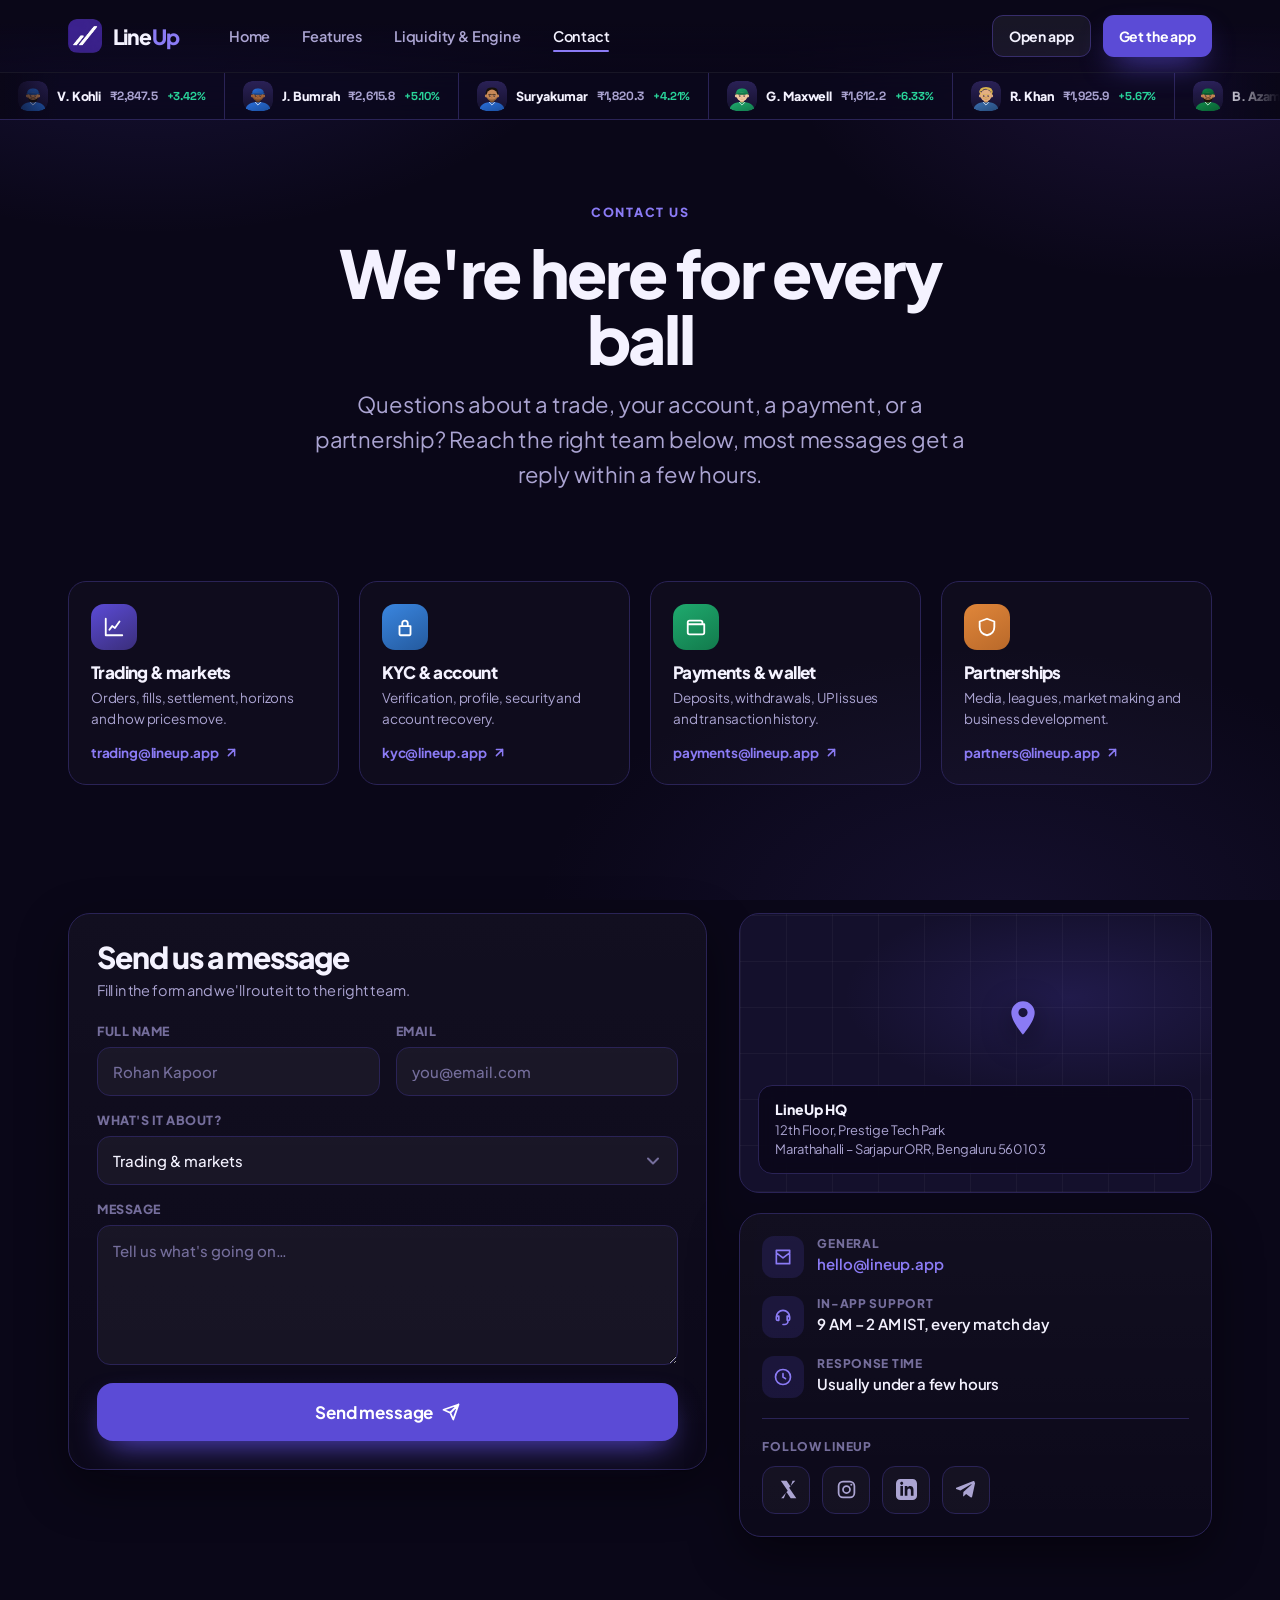
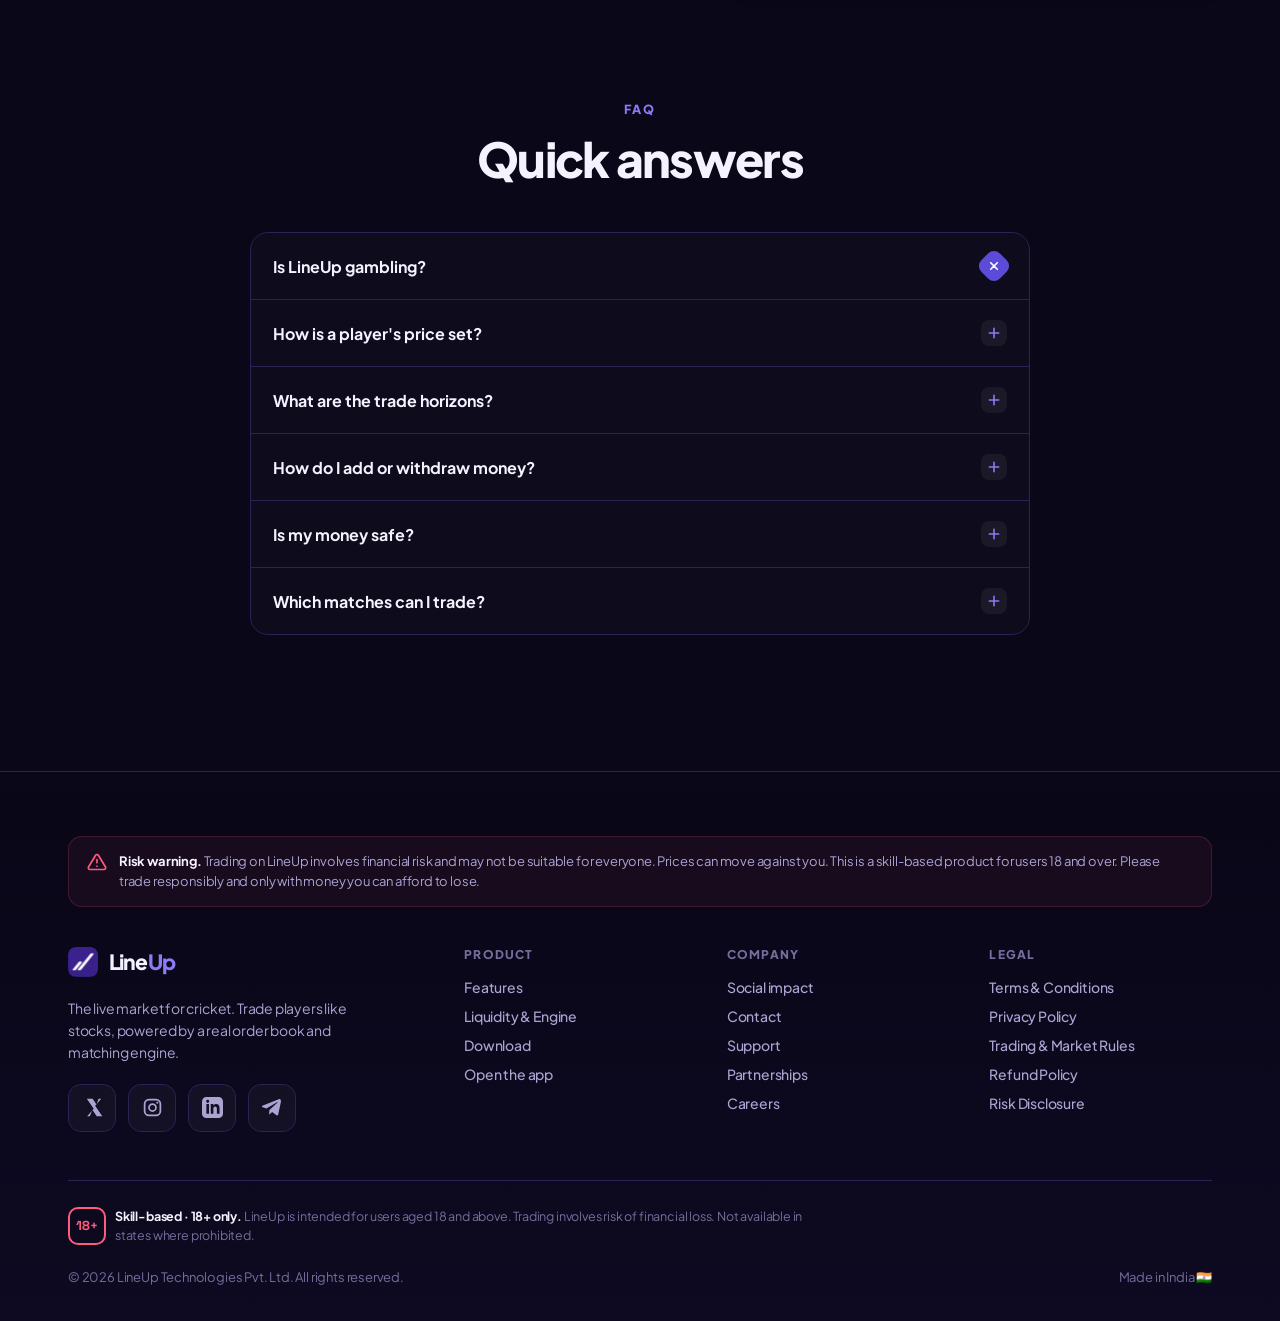
==== commit 926c563c: "Revert gameplay and points copy changes Restore the original trading copywriting and rupee pricing a" ====
--- a/Contact.html
+++ b/Contact.html
@@ -37,7 +37,7 @@
     <nav class="nav-links">
       <a href="index.html">Home</a>
       <a href="Features.html">Features</a>
-      <a href="Liquidity-Engine.html">Game Engine</a>
+      <a href="Liquidity-Engine.html">Liquidity &amp; Engine</a>
       <a href="Contact.html" class="active">Contact</a>
     </nav>
     <div class="nav-right">
@@ -50,14 +50,14 @@
     <div class="container">
       <a href="index.html">Home</a>
       <a href="Features.html">Features</a>
-      <a href="Liquidity-Engine.html">Game Engine</a>
+      <a href="Liquidity-Engine.html">Liquidity &amp; Engine</a>
       <a href="Contact.html">Contact</a>
       <a class="btn btn-primary" href="index.html#download">Get the app</a>
     </div>
   </div>
 </header>
 
-<!-- ============ PLAYERS RAIL ============ -->
+<!-- ============ TRADING PLAYERS RAIL ============ -->
 <section class="players-rail"><div id="players-rail"></div></section>
 
 
@@ -67,7 +67,7 @@
     <div class="section-head center reveal" style="max-width:680px">
       <span class="eyebrow" style="justify-content:center">Contact us</span>
       <h1 class="h-display" style="font-size:clamp(38px,5.4vw,66px);margin-top:18px">We're here for every ball</h1>
-      <p class="lede big">Questions about gameplay, your account, your points, or a partnership? Reach the right team below, most messages get a reply within a few hours.</p>
+      <p class="lede big">Questions about a trade, your account, a payment, or a partnership? Reach the right team below, most messages get a reply within a few hours.</p>
     </div>
   </div>
 </section>
@@ -76,10 +76,10 @@
 <section class="section tight" style="padding-top:10px">
   <div class="container">
     <div class="grid grid-4">
-      <div class="cat-card reveal"><div class="c-ic" style="background:linear-gradient(150deg,#5B4BD6,#3a2e7a)"><svg viewBox="0 0 24 24" fill="none" stroke="currentColor" stroke-width="2" stroke-linecap="round" stroke-linejoin="round"><path d="M3 3v18h18M7 15l3-4 3 2 5-7"/></svg></div><h4>Gameplay &amp; rules</h4><p>Picks, results, game formats and how player values move.</p><a class="lk" href="mailto:trading@lineup.app">trading@lineup.app <svg viewBox="0 0 24 24" fill="none" stroke="currentColor" stroke-width="2.4" stroke-linecap="round" stroke-linejoin="round"><path d="M7 17 17 7M7 7h10v10"/></svg></a></div>
+      <div class="cat-card reveal"><div class="c-ic" style="background:linear-gradient(150deg,#5B4BD6,#3a2e7a)"><svg viewBox="0 0 24 24" fill="none" stroke="currentColor" stroke-width="2" stroke-linecap="round" stroke-linejoin="round"><path d="M3 3v18h18M7 15l3-4 3 2 5-7"/></svg></div><h4>Trading &amp; markets</h4><p>Orders, fills, settlement, horizons and how prices move.</p><a class="lk" href="mailto:trading@lineup.app">trading@lineup.app <svg viewBox="0 0 24 24" fill="none" stroke="currentColor" stroke-width="2.4" stroke-linecap="round" stroke-linejoin="round"><path d="M7 17 17 7M7 7h10v10"/></svg></a></div>
       <div class="cat-card reveal d1"><div class="c-ic" style="background:linear-gradient(150deg,#3A86E0,#245a9e)"><svg viewBox="0 0 24 24" fill="none" stroke="currentColor" stroke-width="2" stroke-linecap="round" stroke-linejoin="round"><path d="M6 11h12v9a1 1 0 0 1-1 1H7a1 1 0 0 1-1-1zM9 11V8a3 3 0 0 1 6 0v3"/></svg></div><h4>KYC &amp; account</h4><p>Verification, profile, security and account recovery.</p><a class="lk" href="mailto:kyc@lineup.app">kyc@lineup.app <svg viewBox="0 0 24 24" fill="none" stroke="currentColor" stroke-width="2.4" stroke-linecap="round" stroke-linejoin="round"><path d="M7 17 17 7M7 7h10v10"/></svg></a></div>
-      <div class="cat-card reveal d2"><div class="c-ic" style="background:linear-gradient(150deg,#1FAA6E,#127a4c)"><svg viewBox="0 0 24 24" fill="none" stroke="currentColor" stroke-width="2" stroke-linecap="round" stroke-linejoin="round"><path d="M3 7a2 2 0 0 1 2-2h12a2 2 0 0 1 2 2v2H3V7zM3 9h18v9a2 2 0 0 1-2 2H5a2 2 0 0 1-2-2z"/></svg></div><h4>Points &amp; wallet</h4><p>Adding points, redemptions, UPI issues and points history.</p><a class="lk" href="mailto:payments@lineup.app">payments@lineup.app <svg viewBox="0 0 24 24" fill="none" stroke="currentColor" stroke-width="2.4" stroke-linecap="round" stroke-linejoin="round"><path d="M7 17 17 7M7 7h10v10"/></svg></a></div>
-      <div class="cat-card reveal d3"><div class="c-ic" style="background:linear-gradient(150deg,#E0863A,#b9692a)"><svg viewBox="0 0 24 24" fill="none" stroke="currentColor" stroke-width="2" stroke-linecap="round" stroke-linejoin="round"><path d="M12 3l8 3v6c0 5-3.5 8-8 9-4.5-1-8-4-8-9V6z"/></svg></div><h4>Partnerships</h4><p>Media, leagues, sponsorships and business development.</p><a class="lk" href="mailto:partners@lineup.app">partners@lineup.app <svg viewBox="0 0 24 24" fill="none" stroke="currentColor" stroke-width="2.4" stroke-linecap="round" stroke-linejoin="round"><path d="M7 17 17 7M7 7h10v10"/></svg></a></div>
+      <div class="cat-card reveal d2"><div class="c-ic" style="background:linear-gradient(150deg,#1FAA6E,#127a4c)"><svg viewBox="0 0 24 24" fill="none" stroke="currentColor" stroke-width="2" stroke-linecap="round" stroke-linejoin="round"><path d="M3 7a2 2 0 0 1 2-2h12a2 2 0 0 1 2 2v2H3V7zM3 9h18v9a2 2 0 0 1-2 2H5a2 2 0 0 1-2-2z"/></svg></div><h4>Payments &amp; wallet</h4><p>Deposits, withdrawals, UPI issues and transaction history.</p><a class="lk" href="mailto:payments@lineup.app">payments@lineup.app <svg viewBox="0 0 24 24" fill="none" stroke="currentColor" stroke-width="2.4" stroke-linecap="round" stroke-linejoin="round"><path d="M7 17 17 7M7 7h10v10"/></svg></a></div>
+      <div class="cat-card reveal d3"><div class="c-ic" style="background:linear-gradient(150deg,#E0863A,#b9692a)"><svg viewBox="0 0 24 24" fill="none" stroke="currentColor" stroke-width="2" stroke-linecap="round" stroke-linejoin="round"><path d="M12 3l8 3v6c0 5-3.5 8-8 9-4.5-1-8-4-8-9V6z"/></svg></div><h4>Partnerships</h4><p>Media, leagues, market making and business development.</p><a class="lk" href="mailto:partners@lineup.app">partners@lineup.app <svg viewBox="0 0 24 24" fill="none" stroke="currentColor" stroke-width="2.4" stroke-linecap="round" stroke-linejoin="round"><path d="M7 17 17 7M7 7h10v10"/></svg></a></div>
     </div>
   </div>
 </section>
@@ -97,9 +97,9 @@
             <div class="field-l"><label for="em">Email</label><input class="input" id="em" type="email" placeholder="you@email.com" required /></div>
             <div class="field-l full"><label for="cat">What's it about?</label>
               <select class="select" id="cat">
-                <option>Gameplay &amp; rules</option>
+                <option>Trading &amp; markets</option>
                 <option>KYC &amp; account</option>
-                <option>Points &amp; wallet</option>
+                <option>Payments &amp; wallet</option>
                 <option>Partnerships</option>
                 <option>Something else</option>
               </select>
@@ -151,28 +151,28 @@
     <div style="max-width:780px;margin:0 auto" class="reveal d1">
       <div class="faq">
         <div class="faq-item open">
-          <button class="faq-q">Is LineUp a game of chance?<span class="ico"><svg viewBox="0 0 24 24" fill="none" stroke="currentColor" stroke-width="2.4" stroke-linecap="round"><path d="M12 5v14M5 12h14"/></svg></span></button>
-          <div class="faq-a"><div class="inner">No. LineUp is a skill-based cricket strategy game. Your results depend on reading the game: which players to back, when to join and leave, and how to manage your entries. It is intended for users 18 and over, and gameplay carries the risk of losing points.</div></div>
-        </div>
-        <div class="faq-item">
-          <button class="faq-q">How is a player's value set?<span class="ico"><svg viewBox="0 0 24 24" fill="none" stroke="currentColor" stroke-width="2.4" stroke-linecap="round"><path d="M12 5v14M5 12h14"/></svg></span></button>
-          <div class="faq-a"><div class="inner">Each player has a live fan board. A fair-value model nudges the reference value on every on-field event, runs, wickets, milestones, and the board refreshes as fans back and fade the player. The value you see is set by real fan picks, never by the house.</div></div>
-        </div>
-        <div class="faq-item">
-          <button class="faq-q">What are the game formats?<span class="ico"><svg viewBox="0 0 24 24" fill="none" stroke="currentColor" stroke-width="2.4" stroke-linecap="round"><path d="M12 5v14M5 12h14"/></svg></span></button>
-          <div class="faq-a"><div class="inner">Every pick has a clock. Over settles within an over, Match settles at the end of a match, Series runs across a Test or series, and Season holds through a whole tournament. You choose the format when you make your pick.</div></div>
-        </div>
-        <div class="faq-item">
-          <button class="faq-q">How do I add or redeem points?<span class="ico"><svg viewBox="0 0 24 24" fill="none" stroke="currentColor" stroke-width="2.4" stroke-linecap="round"><path d="M12 5v14M5 12h14"/></svg></span></button>
-          <div class="faq-a"><div class="inner">Add points and redeem them instantly over UPI from your in-app wallet. Your points are held in a secured account, and every transaction is logged in your history. You can start playing with as little as 10 points.</div></div>
-        </div>
-        <div class="faq-item">
-          <button class="faq-q">Are my points safe?<span class="ico"><svg viewBox="0 0 24 24" fill="none" stroke="currentColor" stroke-width="2.4" stroke-linecap="round"><path d="M12 5v14M5 12h14"/></svg></span></button>
-          <div class="faq-a"><div class="inner">Your points are kept in a secured account, separate from company accounts, KYC keeps the game clean, and per-player circuit limits guard against runaway values. Every pick and confirmation is timestamped and auditable.</div></div>
-        </div>
-        <div class="faq-item">
-          <button class="faq-q">Which matches can I play?<span class="ico"><svg viewBox="0 0 24 24" fill="none" stroke="currentColor" stroke-width="2.4" stroke-linecap="round"><path d="M12 5v14M5 12h14"/></svg></span></button>
-          <div class="faq-a"><div class="inner">LineUp features 180+ players across international and major league cricket. Games open ahead of each fixture and play live ball-by-ball during the match, with the most fan activity while a match is in play.</div></div>
+          <button class="faq-q">Is LineUp gambling?<span class="ico"><svg viewBox="0 0 24 24" fill="none" stroke="currentColor" stroke-width="2.4" stroke-linecap="round"><path d="M12 5v14M5 12h14"/></svg></span></button>
+          <div class="faq-a"><div class="inner">No. LineUp is a skill-based trading platform. Your results depend on reading the game and the market, managing entries, exits, position size and risk. It is intended for users 18 and over, and trading carries the risk of financial loss.</div></div>
+        </div>
+        <div class="faq-item">
+          <button class="faq-q">How is a player's price set?<span class="ico"><svg viewBox="0 0 24 24" fill="none" stroke="currentColor" stroke-width="2.4" stroke-linecap="round"><path d="M12 5v14M5 12h14"/></svg></span></button>
+          <div class="faq-a"><div class="inner">Each player trades on a live order book. A fair-value model nudges the reference price on every on-field event, runs, wickets, milestones, and the book re-clears as buyers and sellers react. The price you see is the last traded price between real orders, not a bookmaker's odds.</div></div>
+        </div>
+        <div class="faq-item">
+          <button class="faq-q">What are the trade horizons?<span class="ico"><svg viewBox="0 0 24 24" fill="none" stroke="currentColor" stroke-width="2.4" stroke-linecap="round"><path d="M12 5v14M5 12h14"/></svg></span></button>
+          <div class="faq-a"><div class="inner">Every position has a clock. Scalp settles within an over, Day settles at the end of a match, Swing runs across a Test or series, and Position holds through a whole tournament. You pick the horizon when you place the trade.</div></div>
+        </div>
+        <div class="faq-item">
+          <button class="faq-q">How do I add or withdraw money?<span class="ico"><svg viewBox="0 0 24 24" fill="none" stroke="currentColor" stroke-width="2.4" stroke-linecap="round"><path d="M12 5v14M5 12h14"/></svg></span></button>
+          <div class="faq-a"><div class="inner">Add and withdraw instantly over UPI from your in-app wallet. Balances are held in a segregated escrow account, and every transaction is logged in your history. You can start trading with as little as ₹10.</div></div>
+        </div>
+        <div class="faq-item">
+          <button class="faq-q">Is my money safe?<span class="ico"><svg viewBox="0 0 24 24" fill="none" stroke="currentColor" stroke-width="2.4" stroke-linecap="round"><path d="M12 5v14M5 12h14"/></svg></span></button>
+          <div class="faq-a"><div class="inner">Trader funds are kept separate from company funds in escrow, KYC keeps the market clean, and per-player circuit limits guard against runaway prices. Every order and fill is timestamped and auditable.</div></div>
+        </div>
+        <div class="faq-item">
+          <button class="faq-q">Which matches can I trade?<span class="ico"><svg viewBox="0 0 24 24" fill="none" stroke="currentColor" stroke-width="2.4" stroke-linecap="round"><path d="M12 5v14M5 12h14"/></svg></span></button>
+          <div class="faq-a"><div class="inner">LineUp lists 180+ players across international and major league cricket. Markets open ahead of each fixture and trade live ball-by-ball during the game, with deeper liquidity while a match is in play.</div></div>
         </div>
       </div>
     </div>
@@ -184,7 +184,7 @@
   <div class="container">
     <div class="risk-strip reveal" style="margin-bottom:40px">
       <svg viewBox="0 0 24 24" fill="none" stroke="currentColor" stroke-width="2" stroke-linecap="round" stroke-linejoin="round"><path d="M12 9v4M12 17h.01M10.3 3.9 1.8 18a2 2 0 0 0 1.7 3h17a2 2 0 0 0 1.7-3L13.7 3.9a2 2 0 0 0-3.4 0z"/></svg>
-      <p><b>Play responsibly.</b> Gameplay on LineUp involves the risk of losing points and may not be suitable for everyone. Player values can go against your picks. This is a skill-based game for users 18 and over. Please play responsibly and only with points you can afford to lose.</p>
+      <p><b>Risk warning.</b> Trading on LineUp involves financial risk and may not be suitable for everyone. Prices can move against you. This is a skill-based product for users 18 and over. Please trade responsibly and only with money you can afford to lose.</p>
     </div>
     <div class="footer-grid">
       <div class="f-about">
@@ -192,7 +192,7 @@
           <img src="logo.png" alt="LineUp" width="30" height="30" style="border-radius: 8px;" />
           <span class="wordmark">Line<b>Up</b></span>
         </a>
-        <p>The live strategy game for cricket. Build your team, back your players and play every ball, powered by a real-time game engine.</p>
+        <p>The live market for cricket. Trade players like stocks, powered by a real order book and matching engine.</p>
         <div class="social-row" style="margin-top:20px">
           <a class="social-btn" href="https://x.com/Lineup_Trade" target="_blank" rel="noopener noreferrer" aria-label="X"><svg viewBox="0 0 24 24" fill="currentColor"><path d="M18.9 2H22l-7 8 8.2 12h-6.4l-5-7.3L9 22H5.9l7.5-8.6L5.5 2h6.6l4.5 6.7L18.9 2z"/></svg></a>
           <a class="social-btn" href="https://www.instagram.com/lineup.trade/" target="_blank" rel="noopener noreferrer" aria-label="Instagram"><svg viewBox="0 0 24 24" fill="none" stroke="currentColor" stroke-width="2"><rect x="3" y="3" width="18" height="18" rx="5"/><circle cx="12" cy="12" r="4"/><circle cx="17.5" cy="6.5" r="1.2" fill="currentColor" stroke="none"/></svg></a>
@@ -200,12 +200,12 @@
           <a class="social-btn" href="https://t.me/Lineuptrade" target="_blank" rel="noopener noreferrer" aria-label="Telegram"><svg viewBox="0 0 24 24" fill="currentColor"><path d="M21.9 4.3 18.5 20c-.25 1.1-.9 1.4-1.85.86l-5.1-3.76-2.46 2.37c-.27.27-.5.5-1 .5l.36-5.16 9.4-8.5c.4-.36-.1-.56-.63-.2L5.06 13.1l-5-1.56c-1.1-.34-1.1-1.1.23-1.62l19.5-7.5c.9-.34 1.7.2 1.4 1.5z"/></svg></a>
         </div>
       </div>
-      <div><h5>Product</h5><div class="f-links"><a href="Features.html">Features</a><a href="Liquidity-Engine.html">Game Engine</a><a href="index.html#download">Download</a><a href="https://app.lineup.trade/sport-select">Open the app</a></div></div>
+      <div><h5>Product</h5><div class="f-links"><a href="Features.html">Features</a><a href="Liquidity-Engine.html">Liquidity &amp; Engine</a><a href="index.html#download">Download</a><a href="https://app.lineup.trade/sport-select">Open the app</a></div></div>
       <div><h5>Company</h5><div class="f-links"><a href="index.html#give-back">Social impact</a><a href="Contact.html">Contact</a><a href="Contact.html">Support</a><a href="Contact.html">Partnerships</a><a href="#">Careers</a></div></div>
-      <div><h5>Legal</h5><div class="f-links"><a href="terms.html">Terms &amp; Conditions</a><a href="privacy.html">Privacy Policy</a><a href="trading-rules.html">Game Rules &amp; Fair Play</a><a href="refund-policy.html">Redemption Policy</a><a href="risk-disclosure.html">Risk Disclosure</a></div></div>
+      <div><h5>Legal</h5><div class="f-links"><a href="terms.html">Terms &amp; Conditions</a><a href="privacy.html">Privacy Policy</a><a href="trading-rules.html">Trading &amp; Market Rules</a><a href="refund-policy.html">Refund Policy</a><a href="risk-disclosure.html">Risk Disclosure</a></div></div>
     </div>
     <div class="footer-disc">
-      <div class="age"><span class="age-badge">18+</span><p><b style="color:var(--text)">Skill-based · 18+ only.</b> LineUp is intended for users aged 18 and above. Gameplay involves the risk of losing points. Not available in states where prohibited.</p></div>
+      <div class="age"><span class="age-badge">18+</span><p><b style="color:var(--text)">Skill-based · 18+ only.</b> LineUp is intended for users aged 18 and above. Trading involves risk of financial loss. Not available in states where prohibited.</p></div>
     </div>
     <div class="footer-copy">
       <span>© 2026 LineUp Technologies Pvt. Ltd. All rights reserved.</span>
